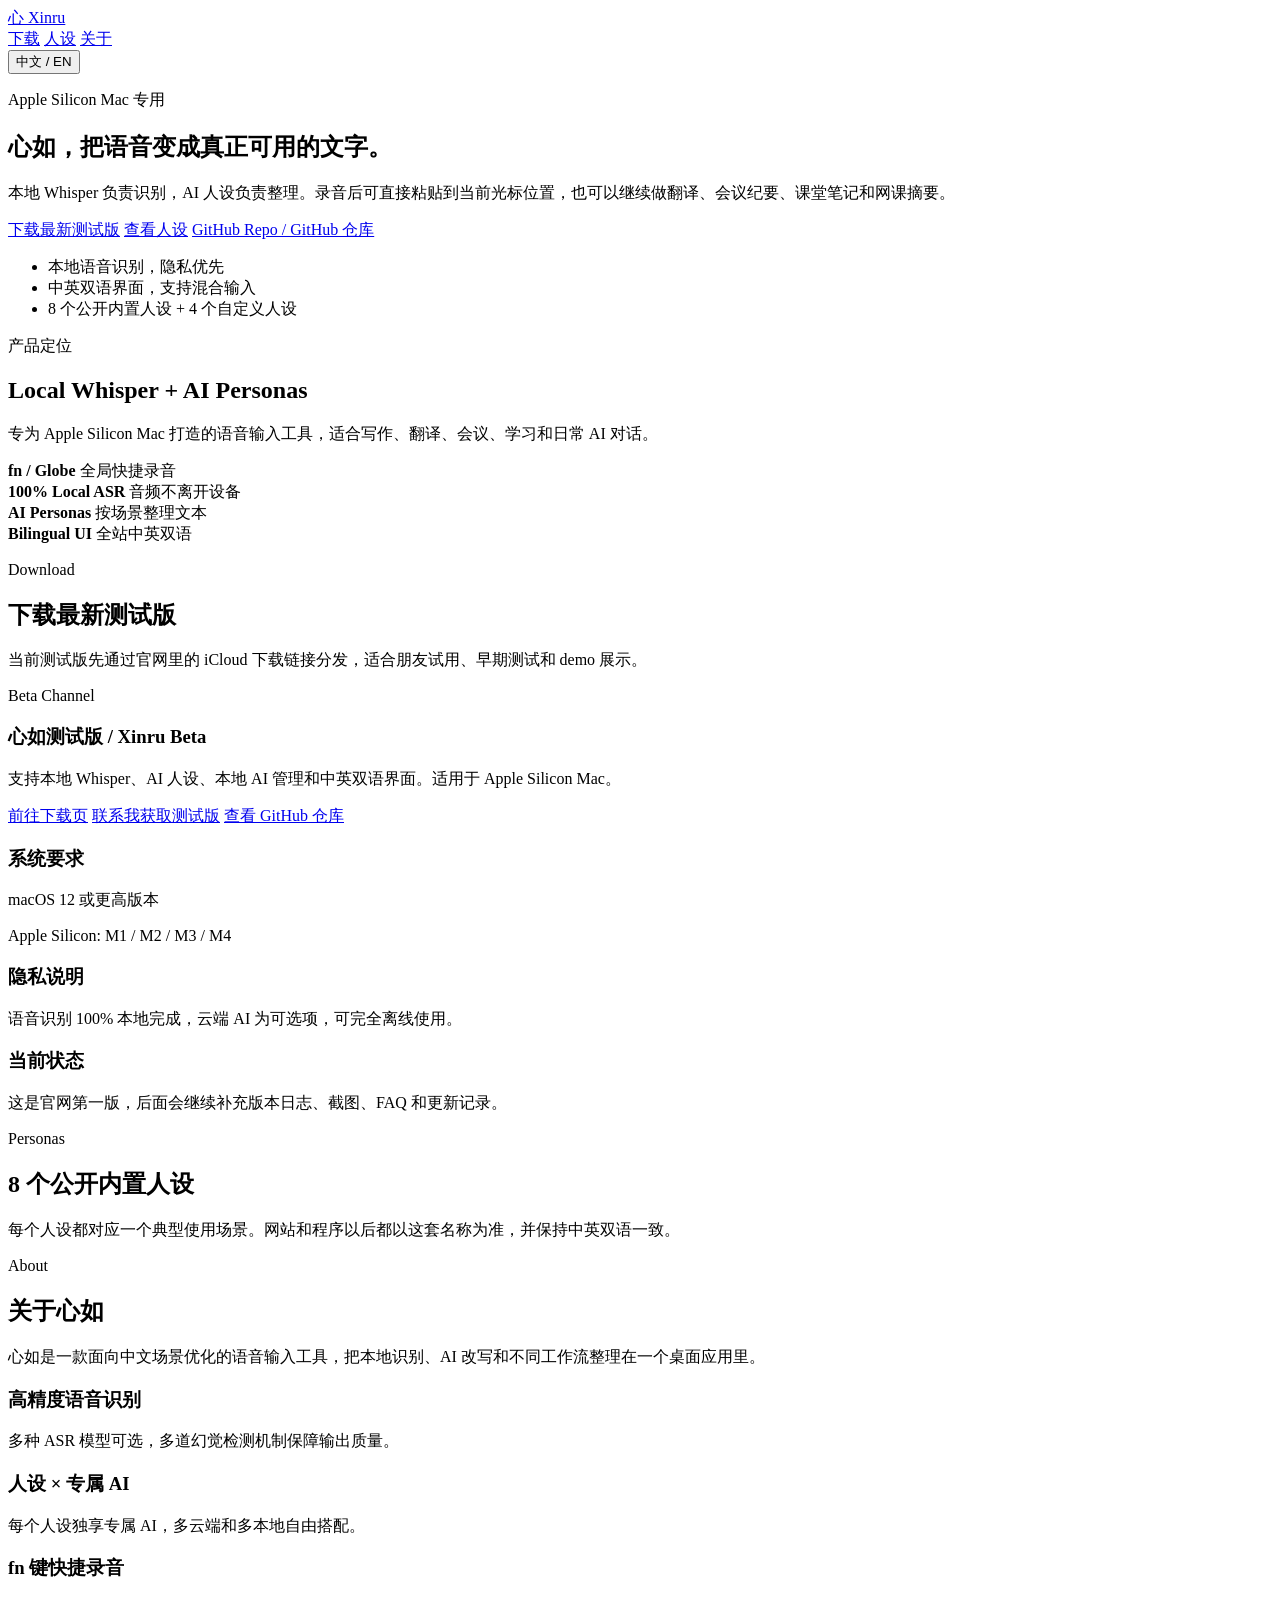
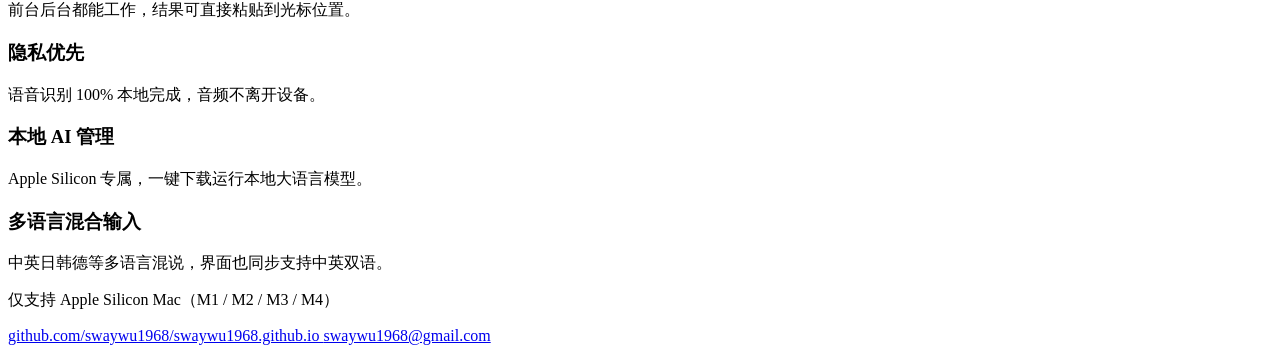
==== index.html @ d72fca45 "Add bilingual Xinru website entry points" ====
<!doctype html>
<html lang="zh-CN">
  <head>
    <meta charset="UTF-8" />
    <meta name="viewport" content="width=device-width, initial-scale=1.0" />
    <title>心如 Xinru</title>
    <meta
      name="description"
      content="心如 Xinru - Local Whisper + AI personas voice input tool for Apple Silicon Mac."
    />
    <link rel="preconnect" href="https://fonts.googleapis.com" />
    <link rel="preconnect" href="https://fonts.gstatic.com" crossorigin />
    <link
      href="https://fonts.googleapis.com/css2?family=Manrope:wght@400;500;700;800&family=Noto+Sans+SC:wght@400;500;700;800&display=swap"
      rel="stylesheet"
    />
    <link rel="stylesheet" href="./styles.css" />
  </head>
  <body>
    <div class="site-shell">
      <header class="topbar">
        <a class="brand" href="#top" aria-label="Xinru home">
          <span class="brand-mark">心</span>
          <span class="brand-text">Xinru</span>
        </a>
        <nav class="topnav">
          <a href="#download" data-i18n="nav.download">下载</a>
          <a href="#personas" data-i18n="nav.personas">人设</a>
          <a href="#about" data-i18n="nav.about">关于</a>
        </nav>
        <button class="lang-toggle" id="langToggle" type="button" aria-label="Switch language">
          中文 / EN
        </button>
      </header>

      <main id="top">
        <section class="hero">
          <div class="hero-copy">
            <p class="eyebrow" data-i18n="hero.eyebrow">Apple Silicon Mac 专用</p>
            <h1 data-i18n="hero.title">心如，把语音变成真正可用的文字。</h1>
            <p class="hero-desc" data-i18n="hero.desc">
              本地 Whisper 负责识别，AI 人设负责整理。录音后可直接粘贴到当前光标位置，也可以继续做翻译、会议纪要、课堂笔记和网课摘要。
            </p>
            <div class="hero-actions">
              <a class="button primary" href="#download" data-i18n="hero.primaryCta">下载最新测试版</a>
              <a class="button ghost" href="#personas" data-i18n="hero.secondaryCta">查看人设</a>
              <a
                class="button ghost"
                href="https://github.com/swaywu1968/swaywu1968.github.io"
                target="_blank"
                rel="noreferrer"
              >GitHub Repo / GitHub 仓库</a>
            </div>
            <ul class="hero-points">
              <li data-i18n="hero.point1">本地语音识别，隐私优先</li>
              <li data-i18n="hero.point2">中英双语界面，支持混合输入</li>
              <li data-i18n="hero.point3">8 个公开内置人设 + 4 个自定义人设</li>
            </ul>
          </div>
          <div class="hero-panel">
            <div class="hero-card">
              <p class="card-label" data-i18n="hero.cardLabel">产品定位</p>
              <h2 data-i18n="hero.cardTitle">Local Whisper + AI Personas</h2>
              <p data-i18n="hero.cardDesc">
                专为 Apple Silicon Mac 打造的语音输入工具，适合写作、翻译、会议、学习和日常 AI 对话。
              </p>
            </div>
            <div class="mini-grid">
              <div class="mini-card">
                <strong data-i18n="hero.mini1Title">fn / Globe</strong>
                <span data-i18n="hero.mini1Desc">全局快捷录音</span>
              </div>
              <div class="mini-card">
                <strong data-i18n="hero.mini2Title">100% Local ASR</strong>
                <span data-i18n="hero.mini2Desc">音频不离开设备</span>
              </div>
              <div class="mini-card">
                <strong data-i18n="hero.mini3Title">AI Personas</strong>
                <span data-i18n="hero.mini3Desc">按场景整理文本</span>
              </div>
              <div class="mini-card">
                <strong data-i18n="hero.mini4Title">Bilingual UI</strong>
                <span data-i18n="hero.mini4Desc">全站中英双语</span>
              </div>
            </div>
          </div>
        </section>

        <section class="section" id="download">
          <div class="section-heading">
            <p class="eyebrow" data-i18n="download.eyebrow">Download</p>
            <h2 data-i18n="download.title">下载最新测试版</h2>
            <p data-i18n="download.desc">
              当前测试版先通过官网里的 iCloud 下载链接分发，适合朋友试用、早期测试和 demo 展示。
            </p>
          </div>
          <div class="download-card">
            <div>
              <p class="download-badge" data-i18n="download.badge">Beta Channel</p>
              <h3 data-i18n="download.cardTitle">心如测试版 / Xinru Beta</h3>
              <p data-i18n="download.cardDesc">
                支持本地 Whisper、AI 人设、本地 AI 管理和中英双语界面。适用于 Apple Silicon Mac。
              </p>
            </div>
            <div class="download-actions">
              <a
                class="button primary"
                href="https://www.icloud.com/attachment/?u=https%3A%2F%2Fcvws.icloud-content.com%2FB%2FAXvsEh6dtm0IhLCoiT1HYT6oUJyVAcf5tKOpsFSCjTE1KwVX6V8w70W2%2F%24%7Bf%7D%3Fo%3DArW_xe9w2Gn6Viv1G6l-f1fGdK6CBfV_uhqsQC7CNRO5%26v%3D1%26x%3D3%26a%[base64]%26e%3D1783867180%26fl%3D%26r%3DDD5318F3-4BFA-4574-AAB7-F84411B7B0A6-1%26k%3D%24%7Buk%7D%26ckc%3Dcom.apple.largeattachment%26ckz%3D5A5206F4-62FD-4130-A81B-FABB97B504D9%26p%3D185%26s%3D-WfpsywwHQxAYb-l3xqiYDC9L3w&uk=wGgkpusFyphpV9UcCvqpkQ&f=%E5%BF%83%E5%A6%82-%E6%B5%8B%E8%AF%95%E7%89%88-5.1.0-arm64.dmg&sz=259512809"
                target="_blank"
                rel="noreferrer"
                data-i18n="download.primaryCta"
              >前往下载页</a>
              <a
                class="button ghost"
                href="mailto:swaywu1968@gmail.com"
                data-i18n="download.secondaryCta"
              >联系我获取测试版</a>
              <a
                class="button ghost"
                href="https://github.com/swaywu1968/swaywu1968.github.io"
                target="_blank"
                rel="noreferrer"
              >查看 GitHub 仓库</a>
            </div>
          </div>
          <div class="system-grid">
            <div class="info-card">
              <h3 data-i18n="download.reqTitle">系统要求</h3>
              <p data-i18n="download.req1">macOS 12 或更高版本</p>
              <p data-i18n="download.req2">Apple Silicon: M1 / M2 / M3 / M4</p>
            </div>
            <div class="info-card">
              <h3 data-i18n="download.privacyTitle">隐私说明</h3>
              <p data-i18n="download.privacyDesc">语音识别 100% 本地完成，云端 AI 为可选项，可完全离线使用。</p>
            </div>
            <div class="info-card">
              <h3 data-i18n="download.noteTitle">当前状态</h3>
              <p data-i18n="download.noteDesc">这是官网第一版，后面会继续补充版本日志、截图、FAQ 和更新记录。</p>
            </div>
          </div>
        </section>

        <section class="section" id="personas">
          <div class="section-heading">
            <p class="eyebrow" data-i18n="personas.eyebrow">Personas</p>
            <h2 data-i18n="personas.title">8 个公开内置人设</h2>
            <p data-i18n="personas.desc">
              每个人设都对应一个典型使用场景。网站和程序以后都以这套名称为准，并保持中英双语一致。
            </p>
          </div>
          <div class="persona-grid" id="personaGrid"></div>
        </section>

        <section class="section" id="about">
          <div class="section-heading">
            <p class="eyebrow" data-i18n="about.eyebrow">About</p>
            <h2 data-i18n="about.title">关于心如</h2>
            <p data-i18n="about.desc">
              心如是一款面向中文场景优化的语音输入工具，把本地识别、AI 改写和不同工作流整理在一个桌面应用里。
            </p>
          </div>
          <div class="about-grid">
            <article class="feature-card">
              <h3 data-i18n="about.card1Title">高精度语音识别</h3>
              <p data-i18n="about.card1Desc">多种 ASR 模型可选，多道幻觉检测机制保障输出质量。</p>
            </article>
            <article class="feature-card">
              <h3 data-i18n="about.card2Title">人设 × 专属 AI</h3>
              <p data-i18n="about.card2Desc">每个人设独享专属 AI，多云端和多本地自由搭配。</p>
            </article>
            <article class="feature-card">
              <h3 data-i18n="about.card3Title">fn 键快捷录音</h3>
              <p data-i18n="about.card3Desc">前台后台都能工作，结果可直接粘贴到光标位置。</p>
            </article>
            <article class="feature-card">
              <h3 data-i18n="about.card4Title">隐私优先</h3>
              <p data-i18n="about.card4Desc">语音识别 100% 本地完成，音频不离开设备。</p>
            </article>
            <article class="feature-card">
              <h3 data-i18n="about.card5Title">本地 AI 管理</h3>
              <p data-i18n="about.card5Desc">Apple Silicon 专属，一键下载运行本地大语言模型。</p>
            </article>
            <article class="feature-card">
              <h3 data-i18n="about.card6Title">多语言混合输入</h3>
              <p data-i18n="about.card6Desc">中英日韩德等多语言混说，界面也同步支持中英双语。</p>
            </article>
          </div>
          <div class="footer-card">
            <p data-i18n="about.platform">仅支持 Apple Silicon Mac（M1 / M2 / M3 / M4）</p>
            <a href="https://github.com/swaywu1968/swaywu1968.github.io" target="_blank" rel="noreferrer">
              github.com/swaywu1968/swaywu1968.github.io
            </a>
            <a href="mailto:swaywu1968@gmail.com">swaywu1968@gmail.com</a>
          </div>
        </section>
      </main>
    </div>

    <script src="./script.js"></script>
  </body>
</html>
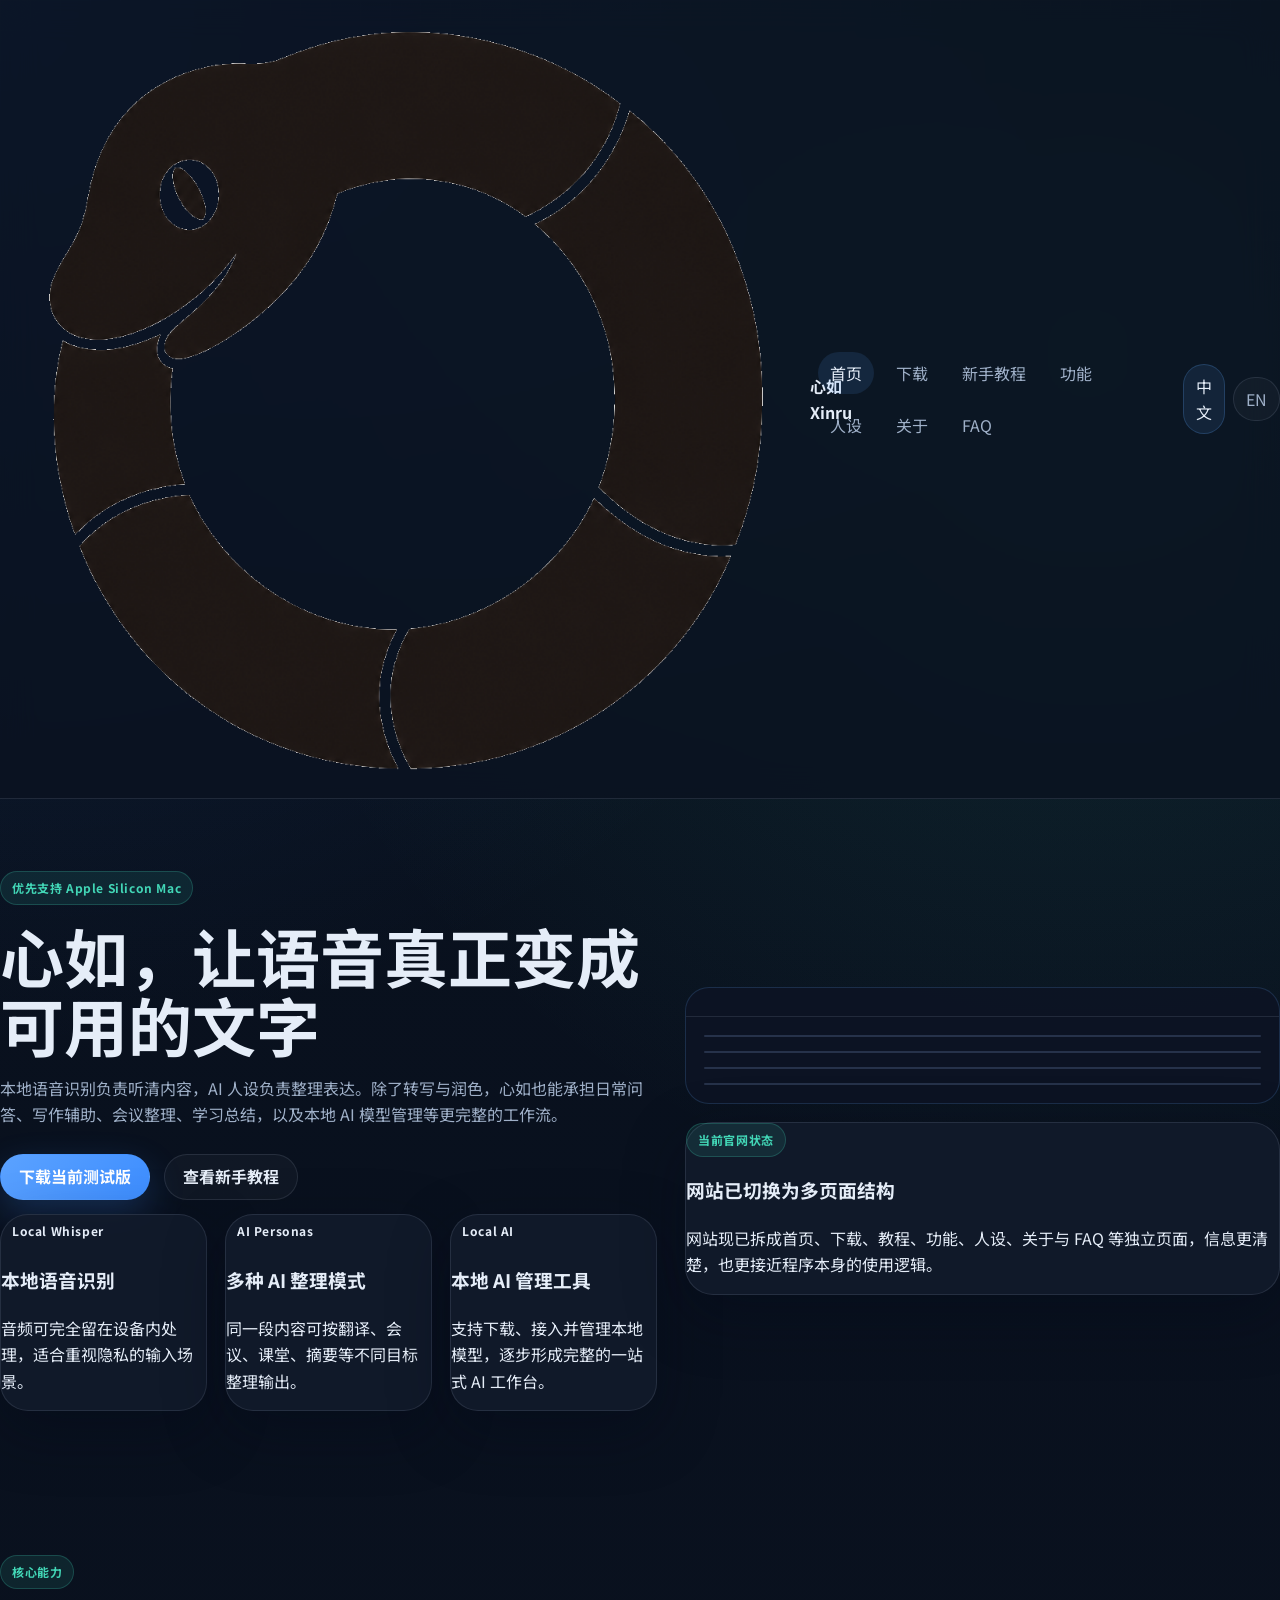
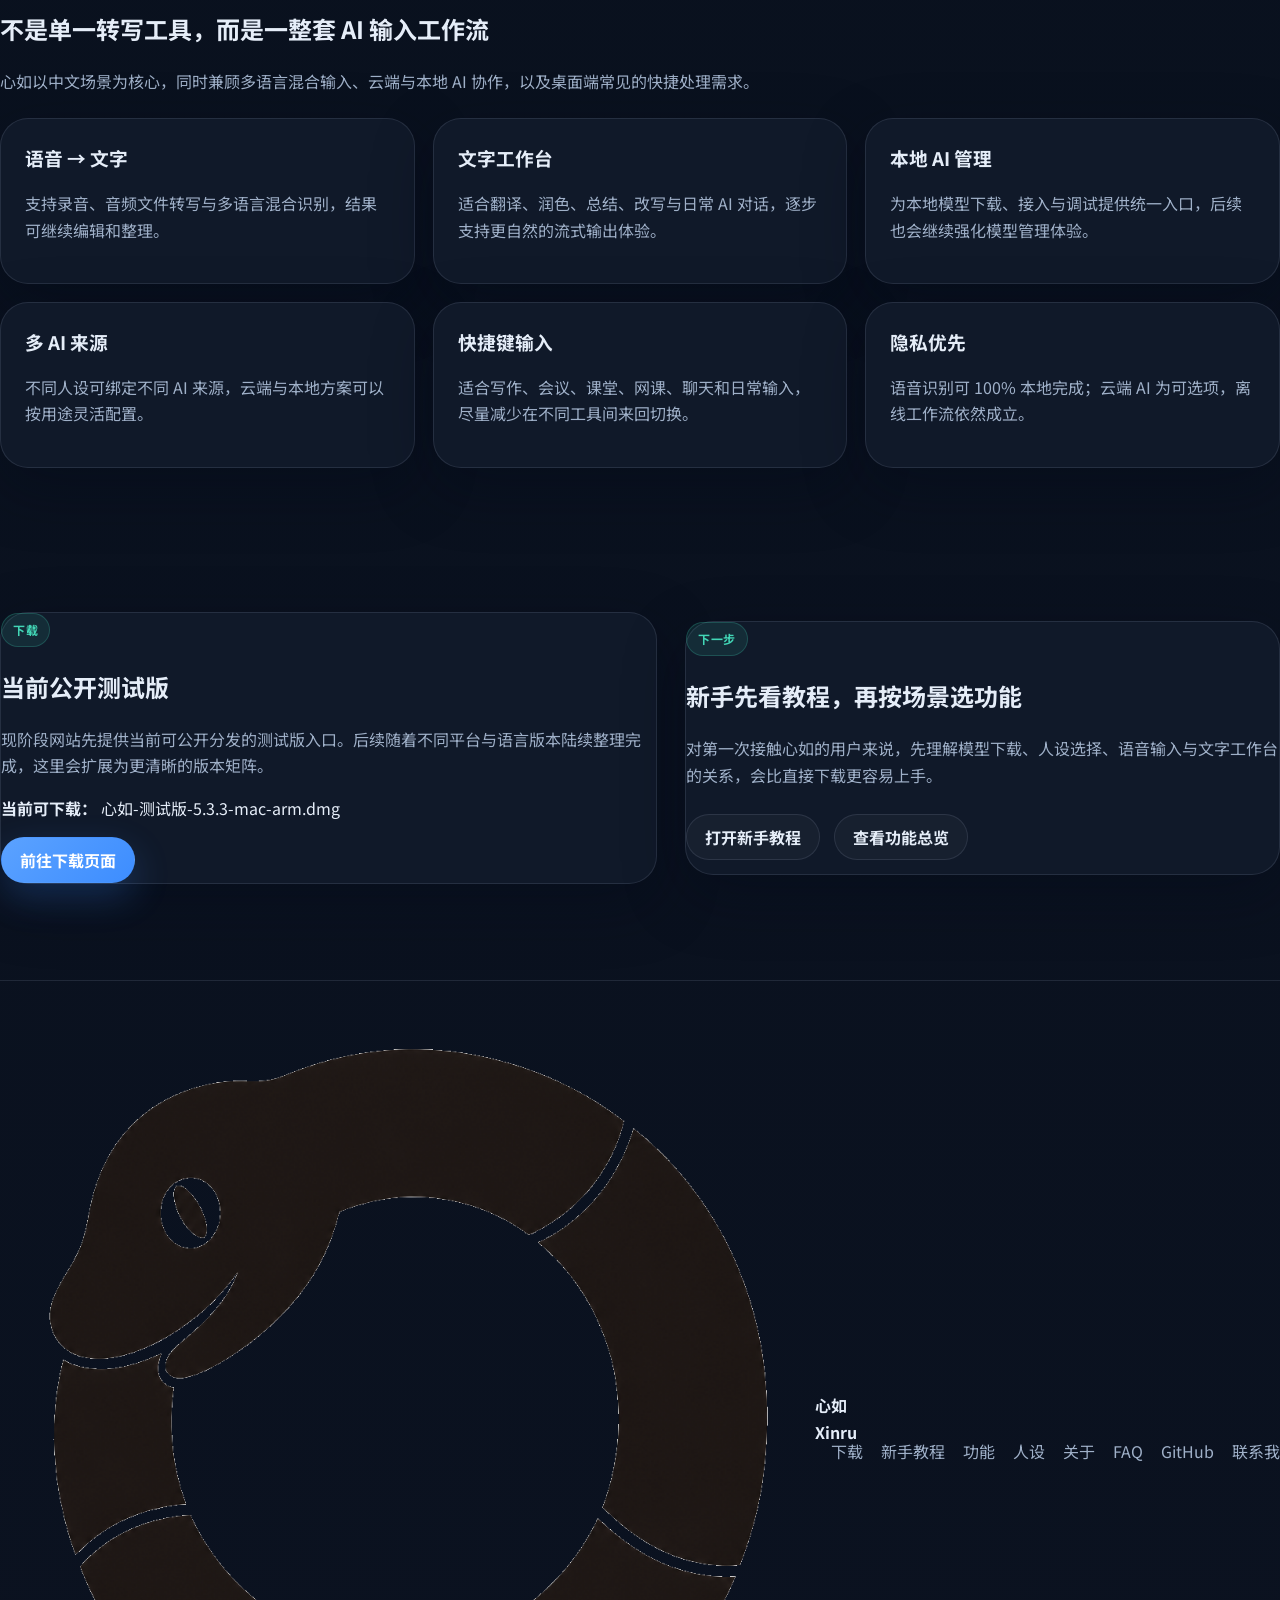
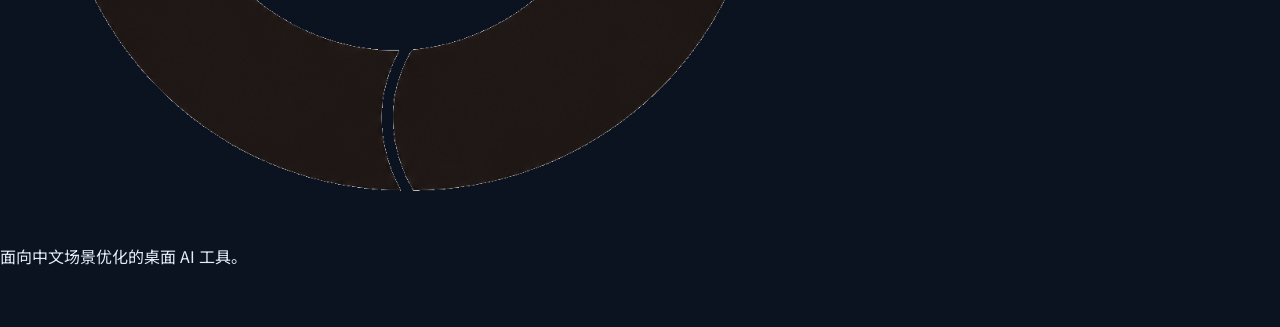
==== commit fc55b5a4: "feat: 重写官网结构与视觉" ====
--- a/index.html
+++ b/index.html
@@ -1,4 +1,4 @@
-<!doctype html>
+<!DOCTYPE html>
 <html lang="zh-CN">
   <head>
     <meta charset="UTF-8" />
@@ -6,7 +6,7 @@
     <title>心如 Xinru</title>
     <meta
       name="description"
-      content="心如 Xinru - Local Whisper + AI personas voice input tool for Apple Silicon Mac."
+      content="心如是一款面向中文场景优化的桌面 AI 工具，集本地语音识别、AI 人设整理、文字工作台与本地 AI 管理于一体。"
     />
     <link rel="preconnect" href="https://fonts.googleapis.com" />
     <link rel="preconnect" href="https://fonts.gstatic.com" crossorigin />
@@ -17,184 +17,162 @@
     <link rel="stylesheet" href="./styles.css" />
   </head>
   <body>
-    <div class="site-shell">
-      <header class="topbar">
-        <a class="brand" href="#top" aria-label="Xinru home">
-          <span class="brand-mark">心</span>
-          <span class="brand-text">Xinru</span>
+    <header class="site-header">
+      <div class="nav">
+        <a class="brand" href="./index.html" aria-label="Xinru home">
+          <img src="./assets/logo/xinru-logo.png" alt="心如 Logo" />
+          <span>心如 Xinru</span>
         </a>
-        <nav class="topnav">
-          <a href="#download" data-i18n="nav.download">下载</a>
-          <a href="#personas" data-i18n="nav.personas">人设</a>
-          <a href="#about" data-i18n="nav.about">关于</a>
+        <nav class="nav-links">
+          <a class="nav-link is-active" href="./index.html">首页</a>
+          <a class="nav-link" href="./download.html">下载</a>
+          <a class="nav-link" href="./guide.html">新手教程</a>
+          <a class="nav-link" href="./features.html">功能</a>
+          <a class="nav-link" href="./personas.html">人设</a>
+          <a class="nav-link" href="./about.html">关于</a>
+          <a class="nav-link" href="./faq.html">FAQ</a>
         </nav>
-        <button class="lang-toggle" id="langToggle" type="button" aria-label="Switch language">
-          中文 / EN
-        </button>
-      </header>
+        <div class="lang-switch">
+          <button class="lang-button is-active" type="button">中文</button>
+          <button class="lang-button" type="button">EN</button>
+        </div>
+      </div>
+    </header>
 
-      <main id="top">
-        <section class="hero">
-          <div class="hero-copy">
-            <p class="eyebrow" data-i18n="hero.eyebrow">Apple Silicon Mac 专用</p>
-            <h1 data-i18n="hero.title">心如，把语音变成真正可用的文字。</h1>
-            <p class="hero-desc" data-i18n="hero.desc">
-              本地 Whisper 负责识别，AI 人设负责整理。录音后可直接粘贴到当前光标位置，也可以继续做翻译、会议纪要、课堂笔记和网课摘要。
+    <main>
+      <section class="section">
+        <div class="hero-layout">
+          <div>
+            <span class="badge">优先支持 Apple Silicon Mac</span>
+            <h1 class="section-title">心如，让语音真正变成可用的文字</h1>
+            <p class="section-desc">
+              本地语音识别负责听清内容，AI 人设负责整理表达。除了转写与润色，心如也能承担日常问答、写作辅助、会议整理、学习总结，以及本地 AI 模型管理等更完整的工作流。
             </p>
             <div class="hero-actions">
-              <a class="button primary" href="#download" data-i18n="hero.primaryCta">下载最新测试版</a>
-              <a class="button ghost" href="#personas" data-i18n="hero.secondaryCta">查看人设</a>
-              <a
-                class="button ghost"
-                href="https://github.com/swaywu1968/swaywu1968.github.io"
-                target="_blank"
-                rel="noreferrer"
-              >GitHub Repo / GitHub 仓库</a>
+              <a class="button button-primary" href="./download.html">下载当前测试版</a>
+              <a class="button button-secondary" href="./guide.html">查看新手教程</a>
             </div>
-            <ul class="hero-points">
-              <li data-i18n="hero.point1">本地语音识别，隐私优先</li>
-              <li data-i18n="hero.point2">中英双语界面，支持混合输入</li>
-              <li data-i18n="hero.point3">8 个公开内置人设 + 4 个自定义人设</li>
-            </ul>
+            <div class="card-grid three-cols">
+              <article class="stat-card">
+                <span class="status-tag">Local Whisper</span>
+                <h3>本地语音识别</h3>
+                <p>音频可完全留在设备内处理，适合重视隐私的输入场景。</p>
+              </article>
+              <article class="stat-card">
+                <span class="status-tag">AI Personas</span>
+                <h3>多种 AI 整理模式</h3>
+                <p>同一段内容可按翻译、会议、课堂、摘要等不同目标整理输出。</p>
+              </article>
+              <article class="stat-card">
+                <span class="status-tag">Local AI</span>
+                <h3>本地 AI 管理工具</h3>
+                <p>支持下载、接入并管理本地模型，逐步形成完整的一站式 AI 工作台。</p>
+              </article>
+            </div>
           </div>
-          <div class="hero-panel">
-            <div class="hero-card">
-              <p class="card-label" data-i18n="hero.cardLabel">产品定位</p>
-              <h2 data-i18n="hero.cardTitle">Local Whisper + AI Personas</h2>
-              <p data-i18n="hero.cardDesc">
-                专为 Apple Silicon Mac 打造的语音输入工具，适合写作、翻译、会议、学习和日常 AI 对话。
+
+          <aside class="hero-panel">
+            <div class="preview-window">
+              <div class="preview-bar"></div>
+              <div class="preview-body">
+                <div class="preview-block preview-block-lg"></div>
+                <div class="preview-block preview-block-sm"></div>
+                <div class="preview-block"></div>
+                <div class="preview-block"></div>
+              </div>
+            </div>
+            <div class="panel">
+              <span class="badge">当前官网状态</span>
+              <h3>网站已切换为多页面结构</h3>
+              <p>
+                网站现已拆成首页、下载、教程、功能、人设、关于与 FAQ 等独立页面，信息更清楚，也更接近程序本身的使用逻辑。
               </p>
             </div>
-            <div class="mini-grid">
-              <div class="mini-card">
-                <strong data-i18n="hero.mini1Title">fn / Globe</strong>
-                <span data-i18n="hero.mini1Desc">全局快捷录音</span>
-              </div>
-              <div class="mini-card">
-                <strong data-i18n="hero.mini2Title">100% Local ASR</strong>
-                <span data-i18n="hero.mini2Desc">音频不离开设备</span>
-              </div>
-              <div class="mini-card">
-                <strong data-i18n="hero.mini3Title">AI Personas</strong>
-                <span data-i18n="hero.mini3Desc">按场景整理文本</span>
-              </div>
-              <div class="mini-card">
-                <strong data-i18n="hero.mini4Title">Bilingual UI</strong>
-                <span data-i18n="hero.mini4Desc">全站中英双语</span>
-              </div>
-            </div>
+          </aside>
+        </div>
+      </section>
+
+      <section class="section">
+        <div class="section-heading">
+          <span class="badge">核心能力</span>
+          <h2>不是单一转写工具，而是一整套 AI 输入工作流</h2>
+          <p class="section-desc">
+            心如以中文场景为核心，同时兼顾多语言混合输入、云端与本地 AI 协作，以及桌面端常见的快捷处理需求。
+          </p>
+        </div>
+        <div class="card-grid three-cols">
+          <article class="card">
+            <h3>语音 → 文字</h3>
+            <p>支持录音、音频文件转写与多语言混合识别，结果可继续编辑和整理。</p>
+          </article>
+          <article class="card">
+            <h3>文字工作台</h3>
+            <p>适合翻译、润色、总结、改写与日常 AI 对话，逐步支持更自然的流式输出体验。</p>
+          </article>
+          <article class="card">
+            <h3>本地 AI 管理</h3>
+            <p>为本地模型下载、接入与调试提供统一入口，后续也会继续强化模型管理体验。</p>
+          </article>
+          <article class="card">
+            <h3>多 AI 来源</h3>
+            <p>不同人设可绑定不同 AI 来源，云端与本地方案可以按用途灵活配置。</p>
+          </article>
+          <article class="card">
+            <h3>快捷键输入</h3>
+            <p>适合写作、会议、课堂、网课、聊天和日常输入，尽量减少在不同工具间来回切换。</p>
+          </article>
+          <article class="card">
+            <h3>隐私优先</h3>
+            <p>语音识别可 100% 本地完成；云端 AI 为可选项，离线工作流依然成立。</p>
+          </article>
+        </div>
+      </section>
+
+      <section class="section two-column">
+        <div class="panel">
+          <span class="badge">下载</span>
+          <h2>当前公开测试版</h2>
+          <p class="section-desc">
+            现阶段网站先提供当前可公开分发的测试版入口。后续随着不同平台与语言版本陆续整理完成，这里会扩展为更清晰的版本矩阵。
+          </p>
+          <p><strong>当前可下载：</strong> 心如-测试版-5.3.3-mac-arm.dmg</p>
+          <a class="button button-primary" href="./download.html">前往下载页面</a>
+        </div>
+        <div class="panel">
+          <span class="badge">下一步</span>
+          <h2>新手先看教程，再按场景选功能</h2>
+          <p class="section-desc">
+            对第一次接触心如的用户来说，先理解模型下载、人设选择、语音输入与文字工作台的关系，会比直接下载更容易上手。
+          </p>
+          <div class="hero-actions">
+            <a class="button button-secondary" href="./guide.html">打开新手教程</a>
+            <a class="button button-secondary" href="./features.html">查看功能总览</a>
           </div>
-        </section>
+        </div>
+      </section>
+    </main>
 
-        <section class="section" id="download">
-          <div class="section-heading">
-            <p class="eyebrow" data-i18n="download.eyebrow">Download</p>
-            <h2 data-i18n="download.title">下载最新测试版</h2>
-            <p data-i18n="download.desc">
-              当前测试版先通过官网里的 iCloud 下载链接分发，适合朋友试用、早期测试和 demo 展示。
-            </p>
-          </div>
-          <div class="download-card">
-            <div>
-              <p class="download-badge" data-i18n="download.badge">Beta Channel</p>
-              <h3 data-i18n="download.cardTitle">心如测试版 / Xinru Beta</h3>
-              <p data-i18n="download.cardDesc">
-                支持本地 Whisper、AI 人设、本地 AI 管理和中英双语界面。适用于 Apple Silicon Mac。
-              </p>
-            </div>
-            <div class="download-actions">
-              <a
-                class="button primary"
-                href="https://www.icloud.com/attachment/?u=https%3A%2F%2Fcvws.icloud-content.com%2FB%2FAXvsEh6dtm0IhLCoiT1HYT6oUJyVAcf5tKOpsFSCjTE1KwVX6V8w70W2%2F%24%7Bf%7D%3Fo%3DArW_xe9w2Gn6Viv1G6l-f1fGdK6CBfV_uhqsQC7CNRO5%26v%3D1%26x%3D3%26a%[base64]%26e%3D1783867180%26fl%3D%26r%3DDD5318F3-4BFA-4574-AAB7-F84411B7B0A6-1%26k%3D%24%7Buk%7D%26ckc%3Dcom.apple.largeattachment%26ckz%3D5A5206F4-62FD-4130-A81B-FABB97B504D9%26p%3D185%26s%3D-WfpsywwHQxAYb-l3xqiYDC9L3w&uk=wGgkpusFyphpV9UcCvqpkQ&f=%E5%BF%83%E5%A6%82-%E6%B5%8B%E8%AF%95%E7%89%88-5.1.0-arm64.dmg&sz=259512809"
-                target="_blank"
-                rel="noreferrer"
-                data-i18n="download.primaryCta"
-              >前往下载页</a>
-              <a
-                class="button ghost"
-                href="mailto:swaywu1968@gmail.com"
-                data-i18n="download.secondaryCta"
-              >联系我获取测试版</a>
-              <a
-                class="button ghost"
-                href="https://github.com/swaywu1968/swaywu1968.github.io"
-                target="_blank"
-                rel="noreferrer"
-              >查看 GitHub 仓库</a>
-            </div>
-          </div>
-          <div class="system-grid">
-            <div class="info-card">
-              <h3 data-i18n="download.reqTitle">系统要求</h3>
-              <p data-i18n="download.req1">macOS 12 或更高版本</p>
-              <p data-i18n="download.req2">Apple Silicon: M1 / M2 / M3 / M4</p>
-            </div>
-            <div class="info-card">
-              <h3 data-i18n="download.privacyTitle">隐私说明</h3>
-              <p data-i18n="download.privacyDesc">语音识别 100% 本地完成，云端 AI 为可选项，可完全离线使用。</p>
-            </div>
-            <div class="info-card">
-              <h3 data-i18n="download.noteTitle">当前状态</h3>
-              <p data-i18n="download.noteDesc">这是官网第一版，后面会继续补充版本日志、截图、FAQ 和更新记录。</p>
-            </div>
-          </div>
-        </section>
-
-        <section class="section" id="personas">
-          <div class="section-heading">
-            <p class="eyebrow" data-i18n="personas.eyebrow">Personas</p>
-            <h2 data-i18n="personas.title">8 个公开内置人设</h2>
-            <p data-i18n="personas.desc">
-              每个人设都对应一个典型使用场景。网站和程序以后都以这套名称为准，并保持中英双语一致。
-            </p>
-          </div>
-          <div class="persona-grid" id="personaGrid"></div>
-        </section>
-
-        <section class="section" id="about">
-          <div class="section-heading">
-            <p class="eyebrow" data-i18n="about.eyebrow">About</p>
-            <h2 data-i18n="about.title">关于心如</h2>
-            <p data-i18n="about.desc">
-              心如是一款面向中文场景优化的语音输入工具，把本地识别、AI 改写和不同工作流整理在一个桌面应用里。
-            </p>
-          </div>
-          <div class="about-grid">
-            <article class="feature-card">
-              <h3 data-i18n="about.card1Title">高精度语音识别</h3>
-              <p data-i18n="about.card1Desc">多种 ASR 模型可选，多道幻觉检测机制保障输出质量。</p>
-            </article>
-            <article class="feature-card">
-              <h3 data-i18n="about.card2Title">人设 × 专属 AI</h3>
-              <p data-i18n="about.card2Desc">每个人设独享专属 AI，多云端和多本地自由搭配。</p>
-            </article>
-            <article class="feature-card">
-              <h3 data-i18n="about.card3Title">fn 键快捷录音</h3>
-              <p data-i18n="about.card3Desc">前台后台都能工作，结果可直接粘贴到光标位置。</p>
-            </article>
-            <article class="feature-card">
-              <h3 data-i18n="about.card4Title">隐私优先</h3>
-              <p data-i18n="about.card4Desc">语音识别 100% 本地完成，音频不离开设备。</p>
-            </article>
-            <article class="feature-card">
-              <h3 data-i18n="about.card5Title">本地 AI 管理</h3>
-              <p data-i18n="about.card5Desc">Apple Silicon 专属，一键下载运行本地大语言模型。</p>
-            </article>
-            <article class="feature-card">
-              <h3 data-i18n="about.card6Title">多语言混合输入</h3>
-              <p data-i18n="about.card6Desc">中英日韩德等多语言混说，界面也同步支持中英双语。</p>
-            </article>
-          </div>
-          <div class="footer-card">
-            <p data-i18n="about.platform">仅支持 Apple Silicon Mac（M1 / M2 / M3 / M4）</p>
-            <a href="https://github.com/swaywu1968/swaywu1968.github.io" target="_blank" rel="noreferrer">
-              github.com/swaywu1968/swaywu1968.github.io
-            </a>
-            <a href="mailto:swaywu1968@gmail.com">swaywu1968@gmail.com</a>
-          </div>
-        </section>
-      </main>
-    </div>
+    <footer class="site-footer">
+      <div class="footer-layout">
+        <div>
+          <a class="brand" href="./index.html">
+            <img src="./assets/logo/xinru-logo.png" alt="心如 Logo" />
+            <span>心如 Xinru</span>
+          </a>
+          <p>面向中文场景优化的桌面 AI 工具。</p>
+        </div>
+        <div class="footer-links">
+          <a href="./download.html">下载</a>
+          <a href="./guide.html">新手教程</a>
+          <a href="./features.html">功能</a>
+          <a href="./personas.html">人设</a>
+          <a href="./about.html">关于</a>
+          <a href="./faq.html">FAQ</a>
+          <a href="https://github.com/swaywu1968/swaywu1968.github.io">GitHub</a>
+          <a href="mailto:swaywu1968@gmail.com">联系我</a>
+        </div>
+      </div>
+    </footer>
 
     <script src="./script.js"></script>
   </body>
--- a/styles.css
+++ b/styles.css
@@ -0,0 +1,610 @@
+:root {
+  --bg: #0b1220;
+  --bg-soft: #101827;
+  --panel: rgba(18, 27, 43, 0.92);
+  --panel-strong: rgba(26, 37, 58, 0.96);
+  --panel-muted: rgba(34, 48, 74, 0.74);
+  --border: rgba(148, 163, 184, 0.16);
+  --border-strong: rgba(96, 165, 250, 0.22);
+  --text: #e5edf8;
+  --text-soft: #9fb0c8;
+  --text-faint: #6f819e;
+  --primary: #5ba2ff;
+  --primary-strong: #3d8dff;
+  --accent: #42d6b6;
+  --warning: #fbbf24;
+  --danger: #f87171;
+  --radius-xl: 28px;
+  --radius-lg: 20px;
+  --radius-md: 14px;
+  --radius-sm: 10px;
+  --shadow: 0 20px 60px rgba(2, 8, 23, 0.34);
+  --container: 1180px;
+}
+
+* {
+  box-sizing: border-box;
+}
+
+html {
+  scroll-behavior: smooth;
+}
+
+body {
+  margin: 0;
+  min-height: 100vh;
+  color: var(--text);
+  font-family: -apple-system, BlinkMacSystemFont, "Segoe UI", "PingFang SC", "Noto Sans SC", sans-serif;
+  line-height: 1.65;
+  background:
+    radial-gradient(circle at top left, rgba(61, 141, 255, 0.16), transparent 28%),
+    radial-gradient(circle at 85% 10%, rgba(66, 214, 182, 0.13), transparent 26%),
+    linear-gradient(180deg, #08101d 0%, var(--bg) 100%);
+}
+
+body::before {
+  content: "";
+  position: fixed;
+  inset: 0;
+  pointer-events: none;
+  background-image:
+    linear-gradient(rgba(255, 255, 255, 0.03) 1px, transparent 1px),
+    linear-gradient(90deg, rgba(255, 255, 255, 0.03) 1px, transparent 1px);
+  background-size: 30px 30px;
+  mask-image: linear-gradient(180deg, rgba(0, 0, 0, 0.45), transparent 90%);
+}
+
+a {
+  color: inherit;
+  text-decoration: none;
+}
+
+img {
+  max-width: 100%;
+  display: block;
+}
+
+code {
+  padding: 2px 8px;
+  border-radius: 999px;
+  background: rgba(91, 162, 255, 0.1);
+  border: 1px solid rgba(91, 162, 255, 0.18);
+  color: #cfe4ff;
+  font-size: 0.92em;
+}
+
+.container {
+  width: min(100% - 32px, var(--container));
+  margin: 0 auto;
+}
+
+.site-header {
+  position: sticky;
+  top: 0;
+  z-index: 50;
+  background: rgba(11, 18, 32, 0.78);
+  backdrop-filter: blur(18px);
+  border-bottom: 1px solid var(--border);
+}
+
+.nav {
+  min-height: 76px;
+  display: flex;
+  align-items: center;
+  justify-content: space-between;
+  gap: 20px;
+}
+
+.brand {
+  display: inline-flex;
+  align-items: center;
+  gap: 12px;
+  font-weight: 700;
+}
+
+.brand-logo {
+  width: 38px;
+  height: 38px;
+  object-fit: contain;
+  filter: drop-shadow(0 0 16px rgba(66, 214, 182, 0.16));
+}
+
+.brand-name {
+  font-size: 1.02rem;
+  letter-spacing: 0.03em;
+}
+
+.nav-links {
+  display: inline-flex;
+  align-items: center;
+  flex-wrap: wrap;
+  gap: 10px;
+}
+
+.nav-link,
+.lang-button,
+.button,
+.faq-question {
+  transition: transform 160ms ease, background 160ms ease, border-color 160ms ease, color 160ms ease;
+}
+
+.nav-link {
+  padding: 8px 12px;
+  border-radius: 999px;
+  color: var(--text-soft);
+}
+
+.nav-link:hover,
+.nav-link.is-active {
+  background: rgba(91, 162, 255, 0.12);
+  color: var(--text);
+}
+
+.lang-switch {
+  display: inline-flex;
+  align-items: center;
+  gap: 8px;
+}
+
+.lang-button {
+  border: 1px solid var(--border);
+  background: rgba(255, 255, 255, 0.03);
+  color: var(--text-soft);
+  padding: 8px 12px;
+  border-radius: 999px;
+  font: inherit;
+  cursor: pointer;
+}
+
+.lang-button.is-active,
+.lang-button:hover {
+  color: var(--text);
+  border-color: var(--border-strong);
+  background: rgba(91, 162, 255, 0.1);
+}
+
+.section {
+  padding: 72px 0;
+}
+
+.hero-layout,
+.two-column,
+.footer-layout {
+  display: grid;
+  grid-template-columns: 1.05fr 0.95fr;
+  gap: 28px;
+  align-items: center;
+}
+
+.page-hero {
+  padding-top: 56px;
+  padding-bottom: 20px;
+}
+
+.section-heading {
+  margin-bottom: 24px;
+}
+
+.badge,
+.status-tag {
+  display: inline-flex;
+  align-items: center;
+  gap: 6px;
+  border-radius: 999px;
+  padding: 6px 11px;
+  font-size: 12px;
+  font-weight: 700;
+  letter-spacing: 0.05em;
+}
+
+.badge {
+  color: var(--accent);
+  border: 1px solid rgba(66, 214, 182, 0.22);
+  background: rgba(66, 214, 182, 0.1);
+}
+
+.hero-copy h1,
+.section-title {
+  margin: 16px 0;
+  font-size: clamp(2.5rem, 5vw, 4.5rem);
+  line-height: 1.08;
+}
+
+.page-hero .section-title,
+.section-heading .section-title {
+  font-size: clamp(2rem, 4vw, 3rem);
+}
+
+.hero-copy p,
+.section-desc,
+.card p,
+.download-card p,
+.step-card p,
+.feature-detail,
+.support-note,
+.faq-answer,
+.footer-meta,
+.preview-note,
+.persona-desc,
+.about-copy p {
+  color: var(--text-soft);
+}
+
+.hero-actions {
+  display: flex;
+  flex-wrap: wrap;
+  gap: 14px;
+  margin: 26px 0 14px;
+}
+
+.hero-note {
+  color: var(--text-faint);
+  font-size: 0.95rem;
+}
+
+.button {
+  display: inline-flex;
+  align-items: center;
+  justify-content: center;
+  min-height: 46px;
+  padding: 0 18px;
+  border-radius: 999px;
+  border: 1px solid transparent;
+  font-weight: 700;
+  cursor: pointer;
+}
+
+.button:hover,
+.lang-button:hover,
+.faq-question:hover {
+  transform: translateY(-1px);
+}
+
+.button-primary {
+  background: linear-gradient(135deg, var(--primary) 0%, var(--primary-strong) 100%);
+  color: #fff;
+  box-shadow: 0 14px 36px rgba(61, 141, 255, 0.24);
+}
+
+.button-secondary {
+  border-color: var(--border);
+  background: rgba(255, 255, 255, 0.03);
+  color: var(--text);
+}
+
+.panel,
+.card,
+.download-card,
+.step-card,
+.faq-item,
+.stat-card,
+.preview-card,
+.page-card,
+.persona-card,
+.about-panel,
+.support-panel {
+  border: 1px solid var(--border);
+  border-radius: var(--radius-xl);
+  background: var(--panel);
+  box-shadow: var(--shadow);
+}
+
+.hero-panel {
+  display: grid;
+  gap: 18px;
+}
+
+.preview-card,
+.page-card,
+.about-panel,
+.support-panel,
+.download-card,
+.step-card,
+.persona-card,
+.faq-item,
+.card {
+  padding: 24px;
+}
+
+.preview-card {
+  min-height: 360px;
+  display: grid;
+  place-items: center;
+  background: linear-gradient(180deg, rgba(26, 37, 58, 0.98), rgba(17, 24, 39, 0.98));
+}
+
+.preview-window {
+  width: 100%;
+  border: 1px solid rgba(96, 165, 250, 0.18);
+  border-radius: 24px;
+  background: rgba(13, 20, 36, 0.96);
+  overflow: hidden;
+}
+
+.preview-bar {
+  display: flex;
+  align-items: center;
+  gap: 8px;
+  padding: 14px 16px;
+  border-bottom: 1px solid var(--border);
+}
+
+.preview-bar span {
+  width: 10px;
+  height: 10px;
+  border-radius: 50%;
+  background: rgba(159, 176, 200, 0.4);
+}
+
+.preview-body {
+  display: grid;
+  gap: 14px;
+  padding: 18px;
+}
+
+.preview-block {
+  border-radius: 18px;
+  background: var(--panel-muted);
+  border: 1px solid rgba(159, 176, 200, 0.08);
+}
+
+.preview-block.large { height: 126px; }
+.preview-block.medium { height: 82px; }
+.preview-block.small { height: 54px; }
+
+.preview-note {
+  margin-top: 16px;
+  font-size: 0.95rem;
+}
+
+.card-grid {
+  display: grid;
+  gap: 18px;
+}
+
+.card-grid.four-cols {
+  grid-template-columns: repeat(4, minmax(0, 1fr));
+}
+
+.card-grid.three-cols {
+  grid-template-columns: repeat(3, minmax(0, 1fr));
+}
+
+.card-grid.two-cols {
+  grid-template-columns: repeat(2, minmax(0, 1fr));
+}
+
+.card h3,
+.download-card h3,
+.download-card h2,
+.step-card h2,
+.persona-name,
+.about-panel h3,
+.support-panel h3,
+.faq-question span {
+  margin: 0 0 10px;
+}
+
+.card-link:hover,
+.persona-card:hover,
+.download-card:hover,
+.step-card:hover {
+  border-color: var(--border-strong);
+  background: var(--panel-strong);
+}
+
+.download-card.featured {
+  display: flex;
+  align-items: center;
+  justify-content: space-between;
+  gap: 24px;
+}
+
+.download-meta {
+  display: grid;
+  gap: 14px;
+  justify-items: start;
+}
+
+.status-tag.available {
+  color: var(--accent);
+  background: rgba(66, 214, 182, 0.1);
+  border: 1px solid rgba(66, 214, 182, 0.2);
+}
+
+.status-tag.upcoming {
+  color: var(--warning);
+  background: rgba(251, 191, 36, 0.1);
+  border: 1px solid rgba(251, 191, 36, 0.18);
+}
+
+.status-tag.partial {
+  color: #c7d2fe;
+  background: rgba(96, 165, 250, 0.12);
+  border: 1px solid rgba(96, 165, 250, 0.18);
+}
+
+.steps-list {
+  display: grid;
+  gap: 18px;
+}
+
+.step-card {
+  display: grid;
+  grid-template-columns: 84px 1fr;
+  gap: 20px;
+}
+
+.step-index {
+  font-size: 30px;
+  font-weight: 800;
+  color: var(--primary);
+}
+
+.step-note {
+  margin-top: 10px;
+  color: var(--text-faint);
+  font-size: 0.92rem;
+}
+
+.persona-head {
+  display: flex;
+  align-items: flex-start;
+  justify-content: space-between;
+  gap: 16px;
+  margin-bottom: 12px;
+}
+
+.persona-name {
+  font-size: 1.1rem;
+  font-weight: 700;
+}
+
+.persona-en,
+.persona-mode,
+.kicker {
+  color: var(--text-faint);
+  font-size: 0.9rem;
+}
+
+.persona-mode {
+  padding: 6px 10px;
+  border-radius: 999px;
+  background: rgba(91, 162, 255, 0.1);
+  border: 1px solid rgba(91, 162, 255, 0.16);
+}
+
+.about-copy,
+.support-copy {
+  display: grid;
+  gap: 16px;
+}
+
+.mini-list {
+  display: grid;
+  gap: 12px;
+  padding-left: 18px;
+  color: var(--text-soft);
+}
+
+.faq-list {
+  display: grid;
+  gap: 16px;
+}
+
+.faq-item {
+  padding: 0;
+  overflow: hidden;
+}
+
+.faq-question {
+  width: 100%;
+  display: flex;
+  align-items: center;
+  justify-content: space-between;
+  gap: 18px;
+  padding: 20px 24px;
+  border: 0;
+  background: transparent;
+  color: var(--text);
+  text-align: left;
+  font: inherit;
+  cursor: pointer;
+}
+
+.faq-question::after {
+  content: "+";
+  color: var(--primary);
+  font-size: 22px;
+  line-height: 1;
+}
+
+.faq-item.is-open .faq-question::after {
+  content: "−";
+}
+
+.faq-answer {
+  display: none;
+  padding: 0 24px 22px;
+}
+
+.faq-item.is-open .faq-answer {
+  display: block;
+}
+
+.site-footer {
+  padding: 36px 0 42px;
+  border-top: 1px solid var(--border);
+  margin-top: 24px;
+}
+
+.footer-layout {
+  grid-template-columns: 1fr auto;
+}
+
+.footer-links {
+  display: flex;
+  flex-wrap: wrap;
+  gap: 18px;
+  color: var(--text-soft);
+}
+
+.footer-links a:hover {
+  color: var(--text);
+}
+
+.support-note {
+  margin-top: 14px;
+  font-size: 0.95rem;
+}
+
+@media (max-width: 1080px) {
+  .hero-layout,
+  .two-column,
+  .footer-layout,
+  .download-card.featured,
+  .card-grid.four-cols,
+  .card-grid.three-cols,
+  .card-grid.two-cols {
+    grid-template-columns: 1fr;
+  }
+}
+
+@media (max-width: 780px) {
+  .nav {
+    padding: 14px 0;
+    align-items: flex-start;
+    flex-direction: column;
+  }
+
+  .hero-copy h1,
+  .section-title {
+    font-size: clamp(2rem, 9vw, 3rem);
+  }
+
+  .section {
+    padding: 56px 0;
+  }
+
+  .preview-card,
+  .page-card,
+  .about-panel,
+  .support-panel,
+  .download-card,
+  .step-card,
+  .persona-card,
+  .faq-item,
+  .card {
+    padding: 20px;
+  }
+
+  .step-card {
+    grid-template-columns: 1fr;
+  }
+
+  .hero-actions,
+  .footer-links {
+    flex-direction: column;
+    align-items: flex-start;
+  }
+}
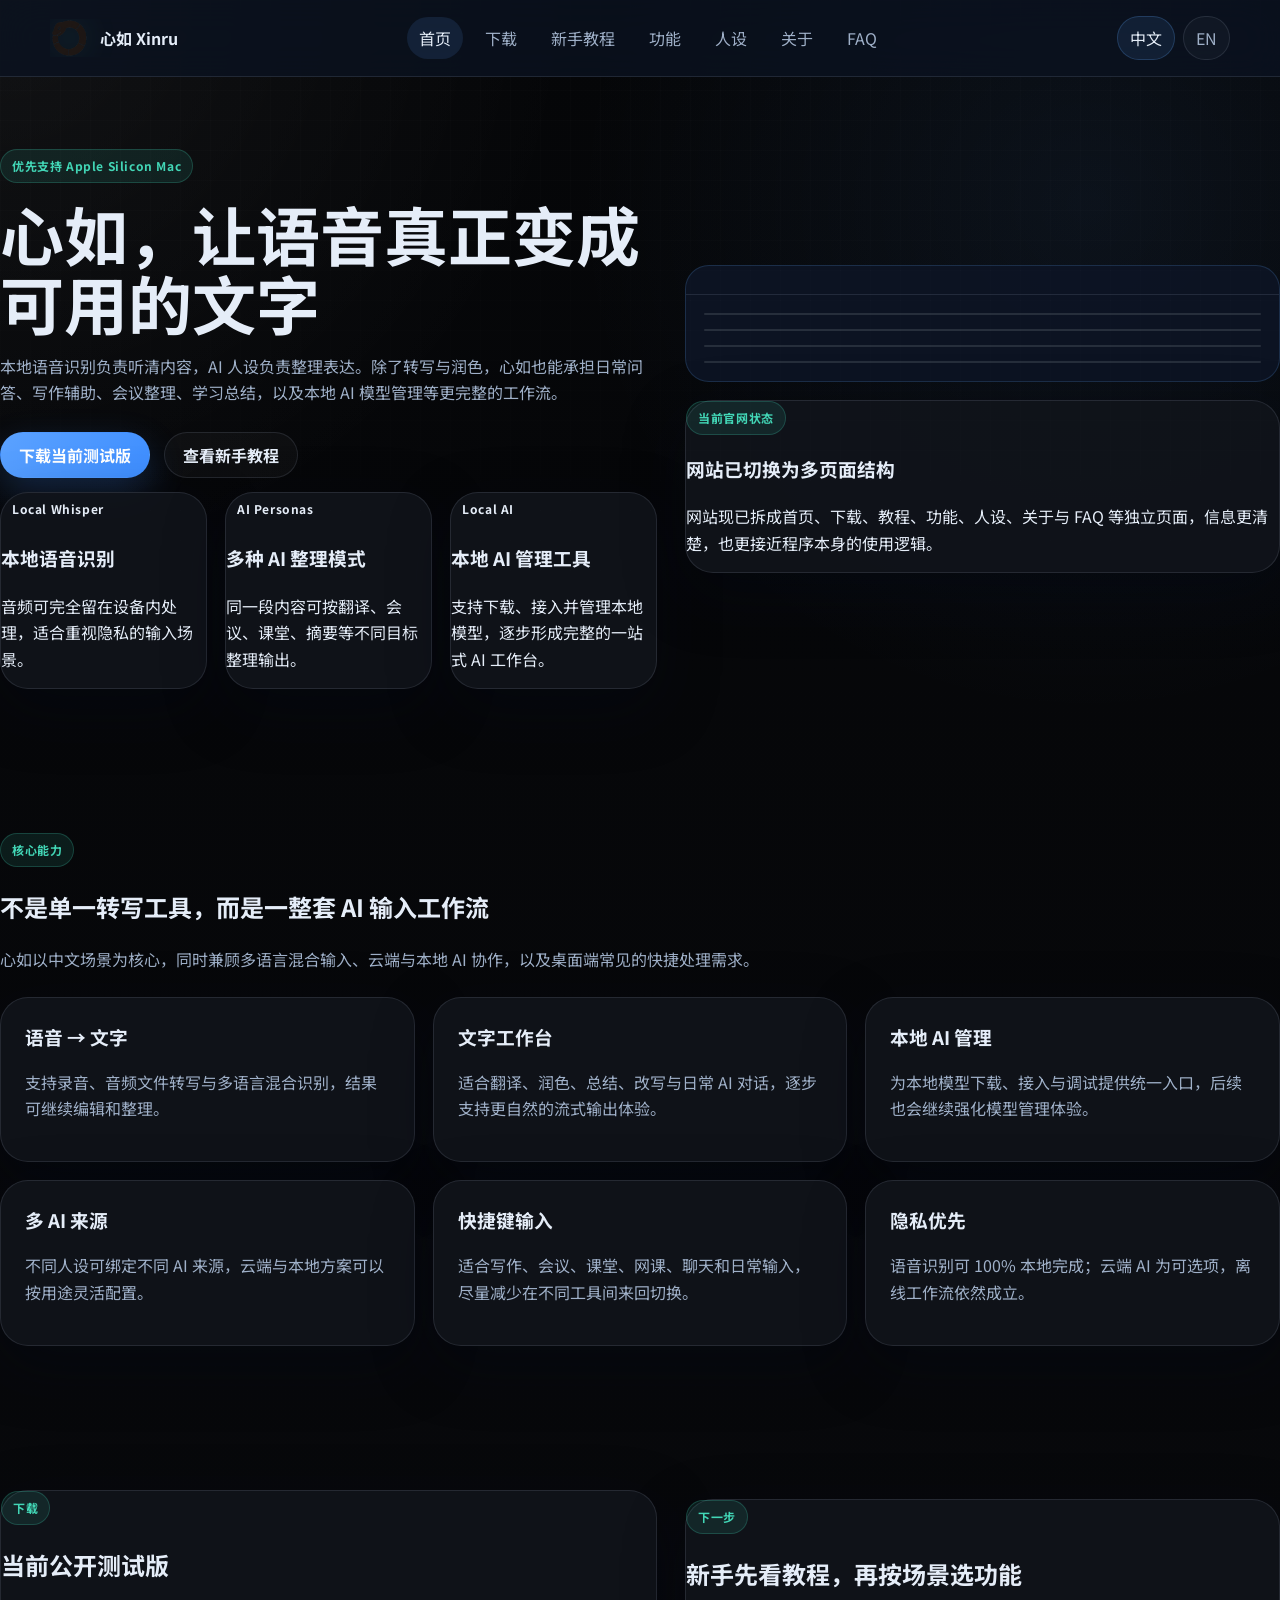
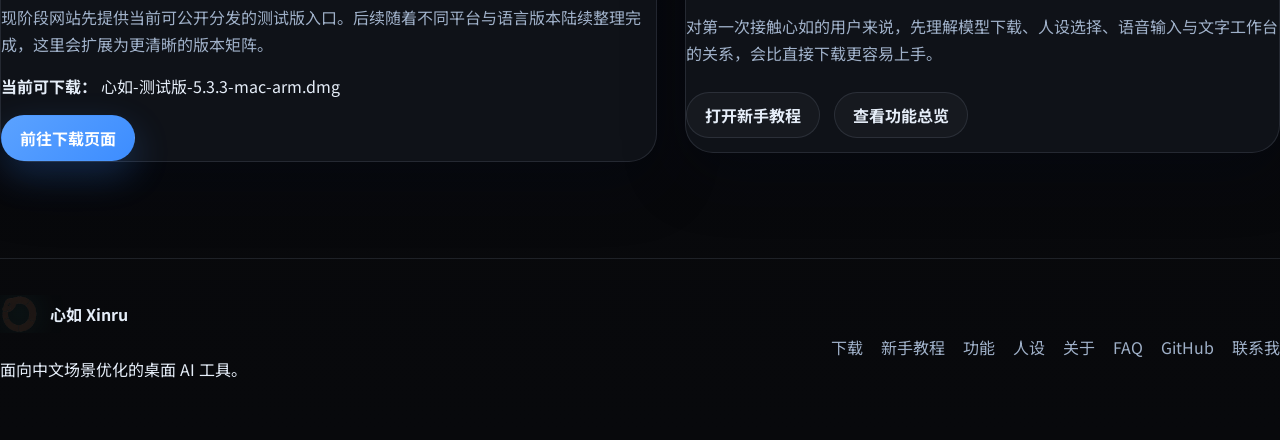
==== commit f1e2c790: "fix: 强化网站 logo 尺寸与夜间底色" ====
--- a/index.html
+++ b/index.html
@@ -20,7 +20,7 @@
     <header class="site-header">
       <div class="nav">
         <a class="brand" href="./index.html" aria-label="Xinru home">
-          <img src="./assets/logo/xinru-logo.png" alt="心如 Logo" />
+          <img class="brand-logo" src="./assets/logo/xinru-logo.png" alt="心如 Logo" width="38" height="38" />
           <span>心如 Xinru</span>
         </a>
         <nav class="nav-links">
@@ -156,7 +156,7 @@
       <div class="footer-layout">
         <div>
           <a class="brand" href="./index.html">
-            <img src="./assets/logo/xinru-logo.png" alt="心如 Logo" />
+            <img class="brand-logo" src="./assets/logo/xinru-logo.png" alt="心如 Logo" width="38" height="38" />
             <span>心如 Xinru</span>
           </a>
           <p>面向中文场景优化的桌面 AI 工具。</p>
--- a/styles.css
+++ b/styles.css
@@ -1,9 +1,9 @@
 :root {
-  --bg: #0b1220;
-  --bg-soft: #101827;
-  --panel: rgba(18, 27, 43, 0.92);
-  --panel-strong: rgba(26, 37, 58, 0.96);
-  --panel-muted: rgba(34, 48, 74, 0.74);
+  --bg: #08090c;
+  --bg-soft: #101216;
+  --panel: rgba(17, 20, 27, 0.92);
+  --panel-strong: rgba(24, 28, 36, 0.96);
+  --panel-muted: rgba(35, 41, 52, 0.74);
   --border: rgba(148, 163, 184, 0.16);
   --border-strong: rgba(96, 165, 250, 0.22);
   --text: #e5edf8;
@@ -37,9 +37,9 @@
   font-family: -apple-system, BlinkMacSystemFont, "Segoe UI", "PingFang SC", "Noto Sans SC", sans-serif;
   line-height: 1.65;
   background:
-    radial-gradient(circle at top left, rgba(61, 141, 255, 0.16), transparent 28%),
-    radial-gradient(circle at 85% 10%, rgba(66, 214, 182, 0.13), transparent 26%),
-    linear-gradient(180deg, #08101d 0%, var(--bg) 100%);
+    radial-gradient(circle at top left, rgba(255, 255, 255, 0.05), transparent 24%),
+    radial-gradient(circle at 85% 10%, rgba(91, 162, 255, 0.08), transparent 24%),
+    linear-gradient(180deg, #050608 0%, var(--bg) 100%);
 }
 
 body::before {
@@ -88,6 +88,8 @@
 }
 
 .nav {
+  width: min(100% - 32px, var(--container));
+  margin: 0 auto;
   min-height: 76px;
   display: flex;
   align-items: center;
@@ -100,11 +102,15 @@
   align-items: center;
   gap: 12px;
   font-weight: 700;
-}
-
+  flex: 0 0 auto;
+  overflow: hidden;
+}
+
+.brand img,
 .brand-logo {
   width: 38px;
   height: 38px;
+  flex: 0 0 38px;
   object-fit: contain;
   filter: drop-shadow(0 0 16px rgba(66, 214, 182, 0.16));
 }
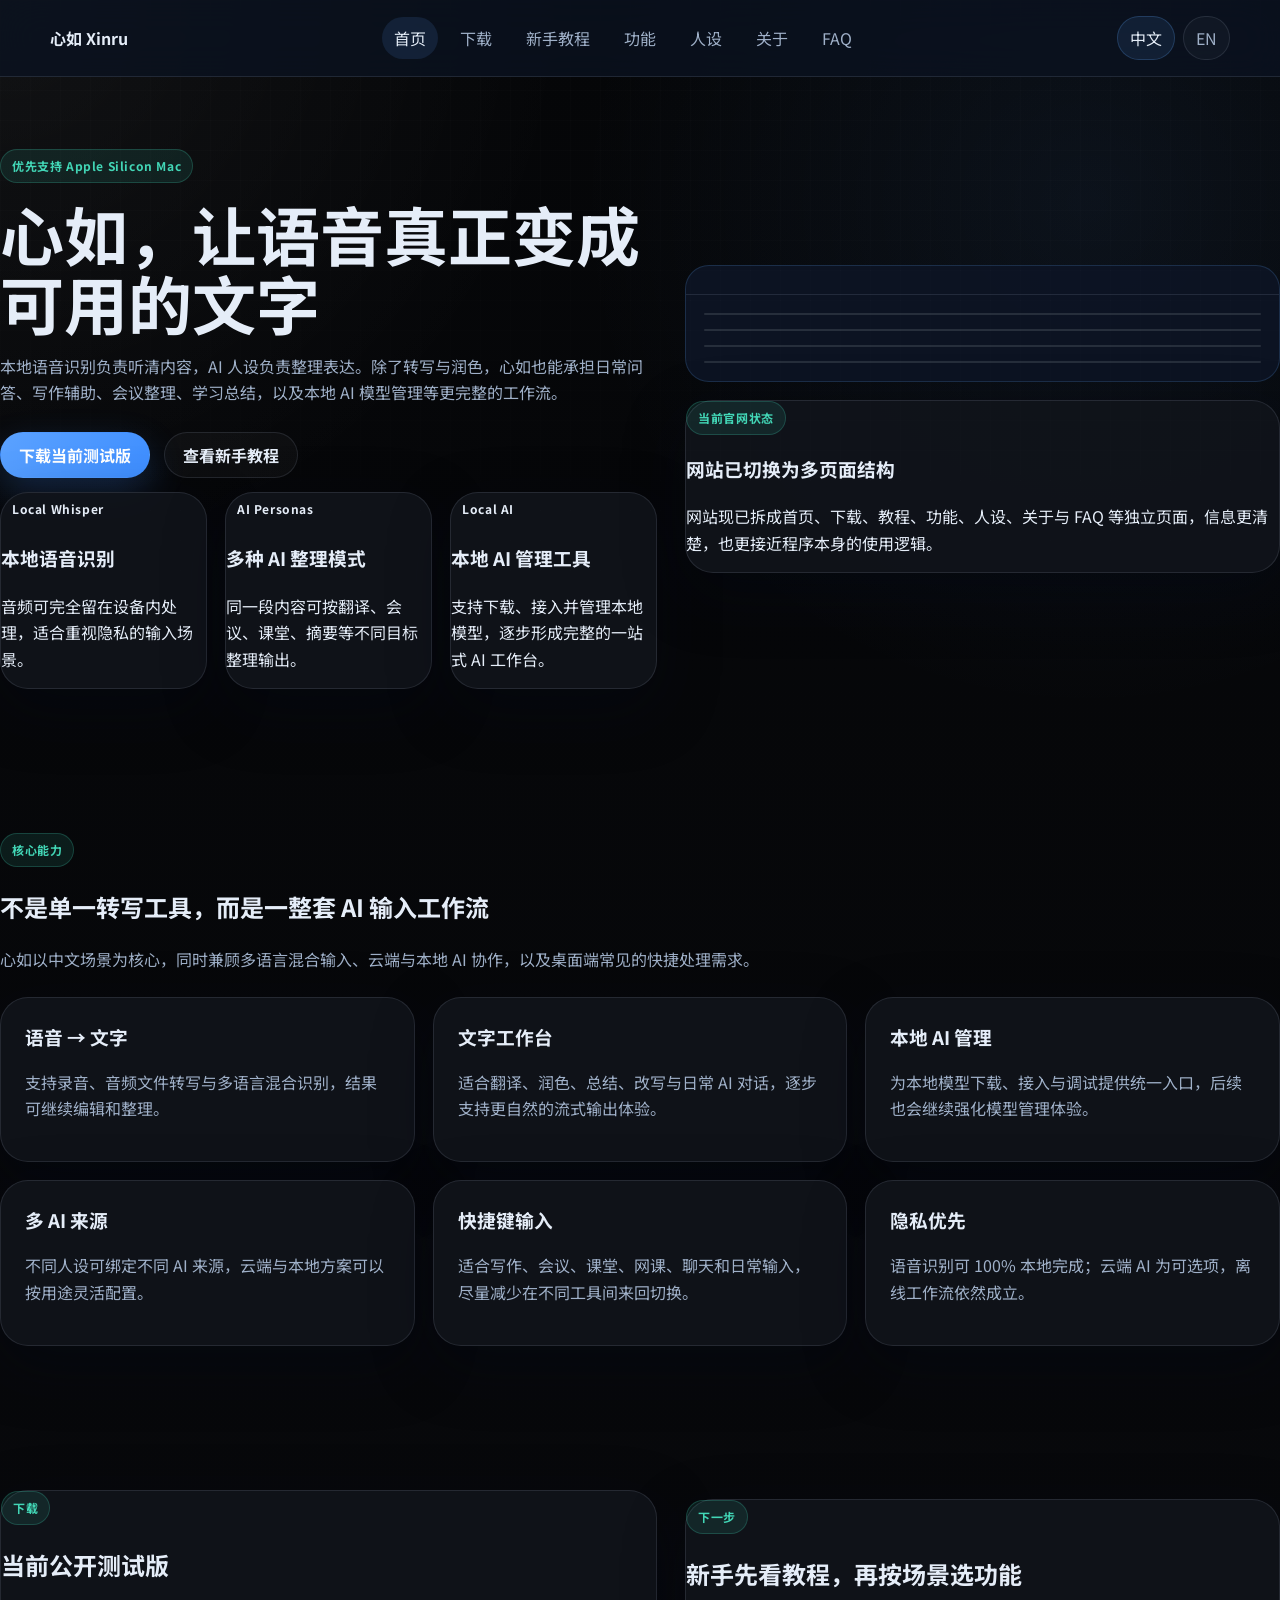
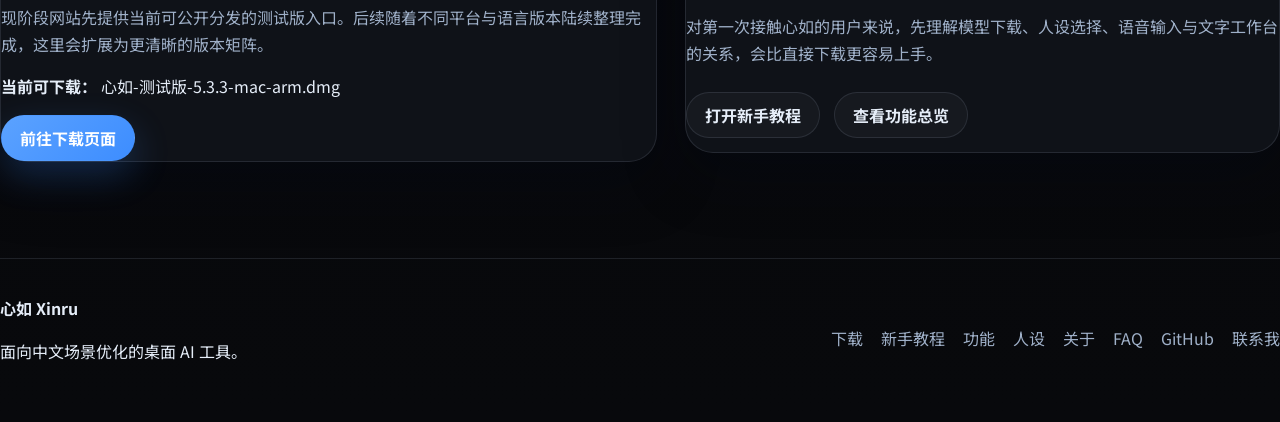
==== commit 475aaa52: "fix: 移除首页 logo" ====
--- a/index.html
+++ b/index.html
@@ -20,7 +20,6 @@
     <header class="site-header">
       <div class="nav">
         <a class="brand" href="./index.html" aria-label="Xinru home">
-          <img class="brand-logo" src="./assets/logo/xinru-logo.png" alt="心如 Logo" width="38" height="38" />
           <span>心如 Xinru</span>
         </a>
         <nav class="nav-links">
@@ -156,7 +155,6 @@
       <div class="footer-layout">
         <div>
           <a class="brand" href="./index.html">
-            <img class="brand-logo" src="./assets/logo/xinru-logo.png" alt="心如 Logo" width="38" height="38" />
             <span>心如 Xinru</span>
           </a>
           <p>面向中文场景优化的桌面 AI 工具。</p>
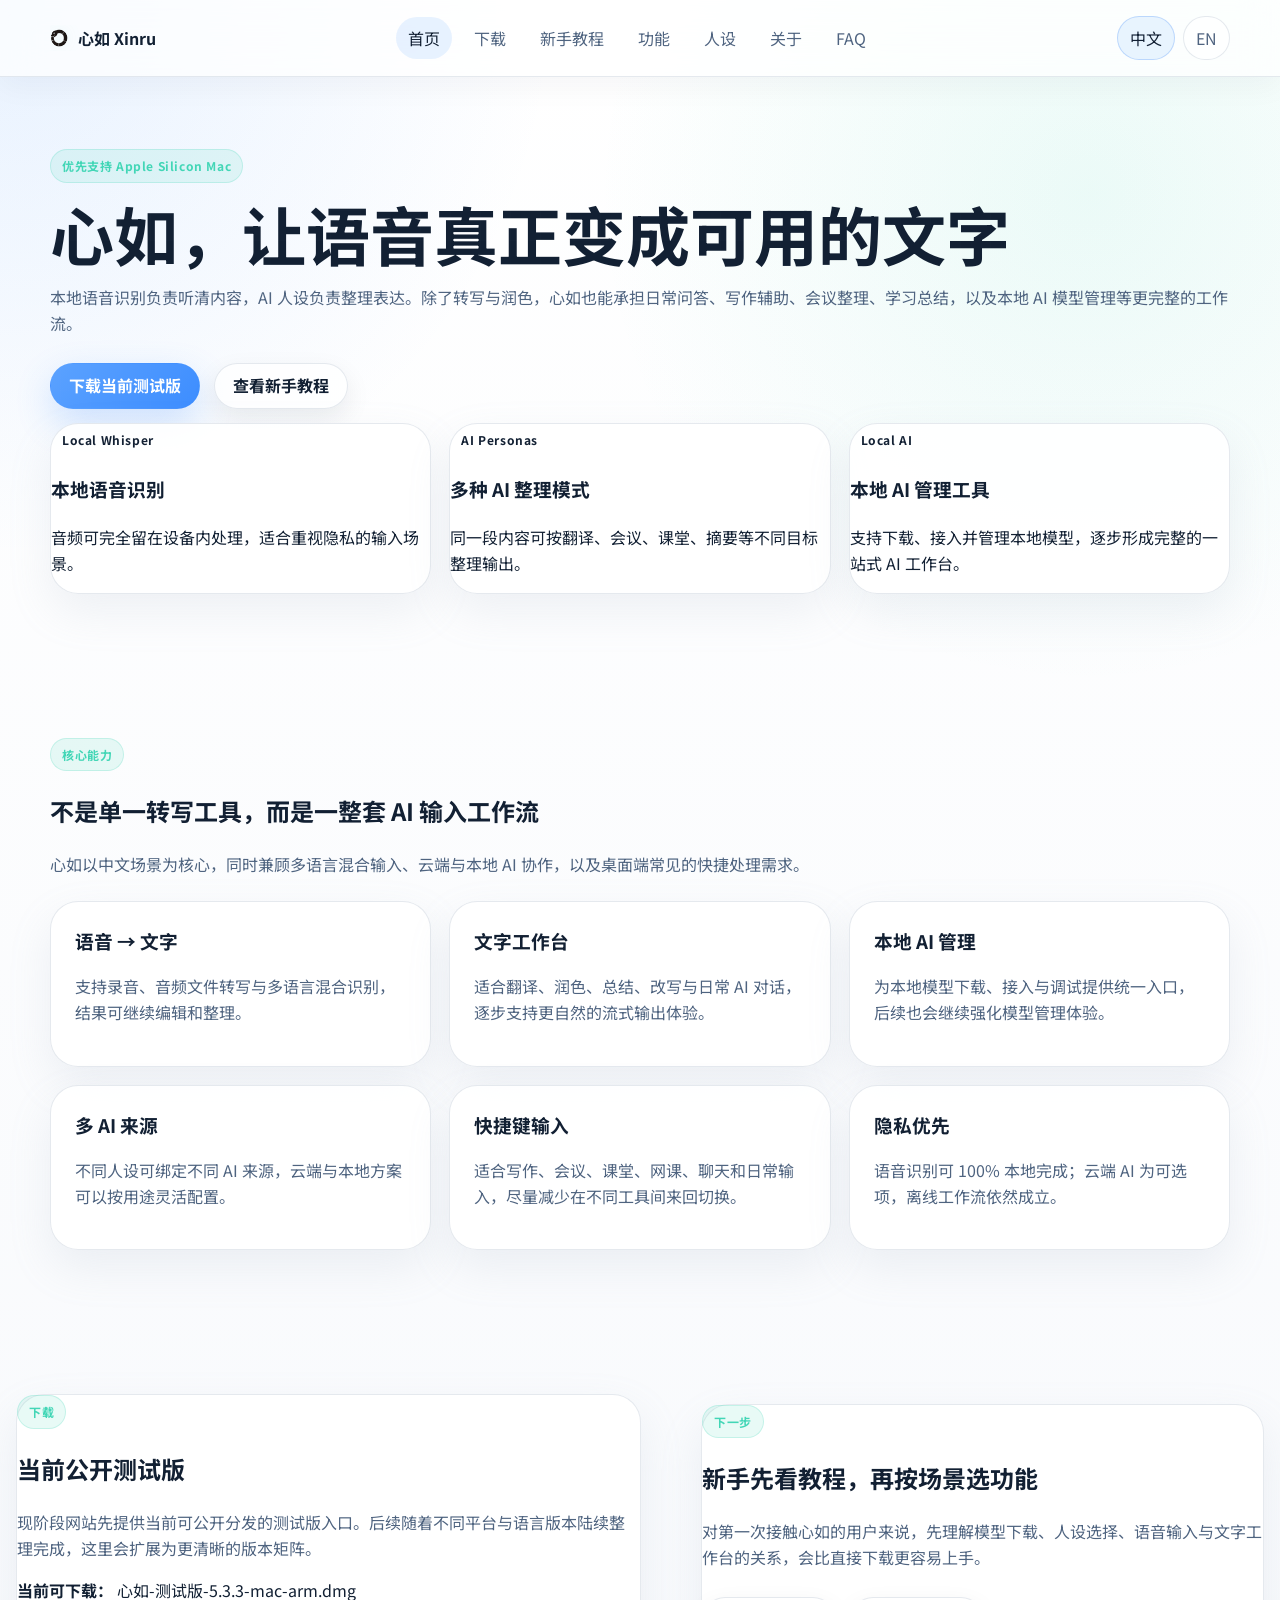
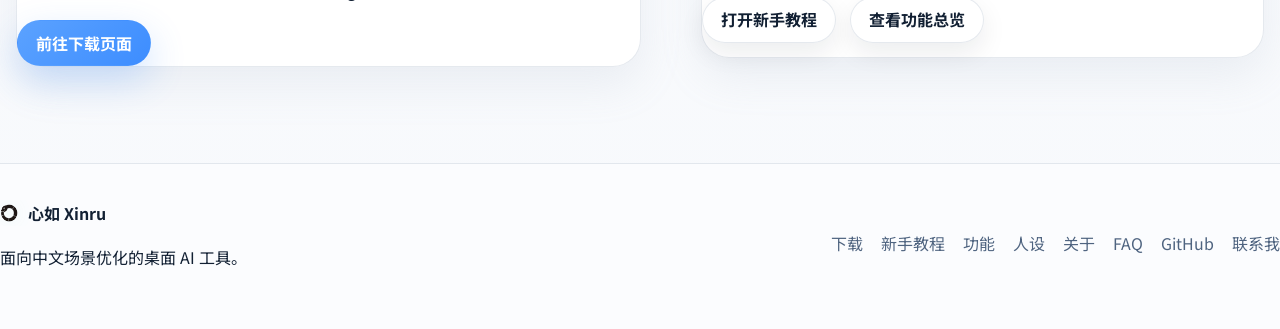
==== commit 6410a37d: "fix: 简化顶部布局并移除主题切换" ====
--- a/index.html
+++ b/index.html
@@ -20,6 +20,7 @@
     <header class="site-header">
       <div class="nav">
         <a class="brand" href="./index.html" aria-label="Xinru home">
+          <span class="brand-mark" aria-hidden="true"></span>
           <span>心如 Xinru</span>
         </a>
         <nav class="nav-links">
@@ -40,7 +41,7 @@
 
     <main>
       <section class="section">
-        <div class="hero-layout">
+        <div class="hero-layout hero-layout-single">
           <div>
             <span class="badge">优先支持 Apple Silicon Mac</span>
             <h1 class="section-title">心如，让语音真正变成可用的文字</h1>
@@ -69,25 +70,6 @@
               </article>
             </div>
           </div>
-
-          <aside class="hero-panel">
-            <div class="preview-window">
-              <div class="preview-bar"></div>
-              <div class="preview-body">
-                <div class="preview-block preview-block-lg"></div>
-                <div class="preview-block preview-block-sm"></div>
-                <div class="preview-block"></div>
-                <div class="preview-block"></div>
-              </div>
-            </div>
-            <div class="panel">
-              <span class="badge">当前官网状态</span>
-              <h3>网站已切换为多页面结构</h3>
-              <p>
-                网站现已拆成首页、下载、教程、功能、人设、关于与 FAQ 等独立页面，信息更清楚，也更接近程序本身的使用逻辑。
-              </p>
-            </div>
-          </aside>
         </div>
       </section>
 
@@ -155,6 +137,7 @@
       <div class="footer-layout">
         <div>
           <a class="brand" href="./index.html">
+            <span class="brand-mark" aria-hidden="true"></span>
             <span>心如 Xinru</span>
           </a>
           <p>面向中文场景优化的桌面 AI 工具。</p>
--- a/styles.css
+++ b/styles.css
@@ -1,14 +1,15 @@
 :root {
-  --bg: #08090c;
-  --bg-soft: #101216;
-  --panel: rgba(17, 20, 27, 0.92);
-  --panel-strong: rgba(24, 28, 36, 0.96);
-  --panel-muted: rgba(35, 41, 52, 0.74);
-  --border: rgba(148, 163, 184, 0.16);
-  --border-strong: rgba(96, 165, 250, 0.22);
-  --text: #e5edf8;
-  --text-soft: #9fb0c8;
-  --text-faint: #6f819e;
+  --bg: #f7f9fc;
+  --bg-soft: #eef3f9;
+  --panel: rgba(255, 255, 255, 0.9);
+  --panel-strong: rgba(255, 255, 255, 0.96);
+  --panel-muted: rgba(232, 239, 248, 0.9);
+  --border: rgba(148, 163, 184, 0.24);
+  --border-strong: rgba(59, 130, 246, 0.26);
+  --shadow-soft: 0 18px 44px rgba(148, 163, 184, 0.14);
+  --text: #122033;
+  --text-soft: #4f6480;
+  --text-faint: #73859c;
   --primary: #5ba2ff;
   --primary-strong: #3d8dff;
   --accent: #42d6b6;
@@ -37,9 +38,9 @@
   font-family: -apple-system, BlinkMacSystemFont, "Segoe UI", "PingFang SC", "Noto Sans SC", sans-serif;
   line-height: 1.65;
   background:
-    radial-gradient(circle at top left, rgba(255, 255, 255, 0.05), transparent 24%),
-    radial-gradient(circle at 85% 10%, rgba(91, 162, 255, 0.08), transparent 24%),
-    linear-gradient(180deg, #050608 0%, var(--bg) 100%);
+    radial-gradient(circle at top left, rgba(91, 162, 255, 0.14), transparent 24%),
+    radial-gradient(circle at 85% 10%, rgba(66, 214, 182, 0.1), transparent 24%),
+    linear-gradient(180deg, #ffffff 0%, var(--bg) 100%);
 }
 
 body::before {
@@ -54,6 +55,45 @@
   mask-image: linear-gradient(180deg, rgba(0, 0, 0, 0.45), transparent 90%);
 }
 
+@media (prefers-color-scheme: dark) {
+  :root {
+    --bg: #08090c;
+    --bg-soft: #101216;
+    --panel: rgba(17, 20, 27, 0.92);
+    --panel-strong: rgba(24, 28, 36, 0.96);
+    --panel-muted: rgba(35, 41, 52, 0.74);
+    --border: rgba(148, 163, 184, 0.16);
+    --border-strong: rgba(96, 165, 250, 0.22);
+    --shadow-soft: 0 20px 60px rgba(2, 8, 23, 0.34);
+    --text: #e5edf8;
+    --text-soft: #9fb0c8;
+    --text-faint: #6f819e;
+  }
+
+  body {
+    background:
+      radial-gradient(circle at top left, rgba(255, 255, 255, 0.05), transparent 24%),
+      radial-gradient(circle at 85% 10%, rgba(91, 162, 255, 0.08), transparent 24%),
+      linear-gradient(180deg, #050608 0%, var(--bg) 100%);
+  }
+
+  .site-header {
+    background: rgba(11, 18, 32, 0.78);
+  }
+
+  .lang-button {
+    background: rgba(255, 255, 255, 0.03);
+  }
+
+  .button-secondary {
+    background: rgba(255, 255, 255, 0.03);
+  }
+
+  .site-footer {
+    background: transparent;
+  }
+}
+
 a {
   color: inherit;
   text-decoration: none;
@@ -67,9 +107,9 @@
 code {
   padding: 2px 8px;
   border-radius: 999px;
-  background: rgba(91, 162, 255, 0.1);
+  background: rgba(91, 162, 255, 0.12);
   border: 1px solid rgba(91, 162, 255, 0.18);
-  color: #cfe4ff;
+  color: #214a86;
   font-size: 0.92em;
 }
 
@@ -82,37 +122,41 @@
   position: sticky;
   top: 0;
   z-index: 50;
-  background: rgba(11, 18, 32, 0.78);
+  background: rgba(255, 255, 255, 0.72);
   backdrop-filter: blur(18px);
   border-bottom: 1px solid var(--border);
+  box-shadow: 0 10px 30px rgba(15, 23, 42, 0.04);
 }
 
 .nav {
   width: min(100% - 32px, var(--container));
   margin: 0 auto;
   min-height: 76px;
-  display: flex;
-  align-items: center;
-  justify-content: space-between;
+  display: grid;
+  grid-template-columns: auto 1fr auto;
+  align-items: center;
   gap: 20px;
 }
 
 .brand {
   display: inline-flex;
   align-items: center;
-  gap: 12px;
+  gap: 10px;
   font-weight: 700;
   flex: 0 0 auto;
   overflow: hidden;
 }
 
-.brand img,
-.brand-logo {
-  width: 38px;
-  height: 38px;
-  flex: 0 0 38px;
-  object-fit: contain;
-  filter: drop-shadow(0 0 16px rgba(66, 214, 182, 0.16));
+.brand-mark {
+  width: 18px;
+  height: 18px;
+  flex: 0 0 18px;
+  border-radius: 999px;
+  background-image: url("./assets/logo/xinru-logo.png");
+  background-position: center;
+  background-repeat: no-repeat;
+  background-size: contain;
+  filter: drop-shadow(0 0 8px rgba(66, 214, 182, 0.12));
 }
 
 .brand-name {
@@ -121,10 +165,17 @@
 }
 
 .nav-links {
-  display: inline-flex;
-  align-items: center;
+  display: flex;
+  align-items: center;
+  justify-content: center;
   flex-wrap: wrap;
   gap: 10px;
+}
+.lang-switch {
+  display: inline-flex;
+  align-items: center;
+  gap: 8px;
+  justify-self: end;
 }
 
 .nav-link,
@@ -142,19 +193,13 @@
 
 .nav-link:hover,
 .nav-link.is-active {
-  background: rgba(91, 162, 255, 0.12);
+  background: rgba(91, 162, 255, 0.14);
   color: var(--text);
-}
-
-.lang-switch {
-  display: inline-flex;
-  align-items: center;
-  gap: 8px;
 }
 
 .lang-button {
   border: 1px solid var(--border);
-  background: rgba(255, 255, 255, 0.03);
+  background: rgba(255, 255, 255, 0.66);
   color: var(--text-soft);
   padding: 8px 12px;
   border-radius: 999px;
@@ -166,11 +211,16 @@
 .lang-button:hover {
   color: var(--text);
   border-color: var(--border-strong);
-  background: rgba(91, 162, 255, 0.1);
+  background: rgba(91, 162, 255, 0.12);
 }
 
 .section {
   padding: 72px 0;
+}
+
+.section > * {
+  width: min(100% - 32px, var(--container));
+  margin-inline: auto;
 }
 
 .hero-layout,
@@ -180,6 +230,14 @@
   grid-template-columns: 1.05fr 0.95fr;
   gap: 28px;
   align-items: center;
+}
+
+.hero-layout-single {
+  grid-template-columns: 1fr;
+}
+
+.hero-layout-single > div:first-child {
+  width: 100%;
 }
 
 .page-hero {
@@ -206,7 +264,7 @@
 .badge {
   color: var(--accent);
   border: 1px solid rgba(66, 214, 182, 0.22);
-  background: rgba(66, 214, 182, 0.1);
+  background: rgba(66, 214, 182, 0.12);
 }
 
 .hero-copy h1,
@@ -258,6 +316,7 @@
   border: 1px solid transparent;
   font-weight: 700;
   cursor: pointer;
+  box-shadow: 0 10px 26px rgba(15, 23, 42, 0.08);
 }
 
 .button:hover,
@@ -274,7 +333,7 @@
 
 .button-secondary {
   border-color: var(--border);
-  background: rgba(255, 255, 255, 0.03);
+  background: rgba(255, 255, 255, 0.72);
   color: var(--text);
 }
 
@@ -292,7 +351,7 @@
   border: 1px solid var(--border);
   border-radius: var(--radius-xl);
   background: var(--panel);
-  box-shadow: var(--shadow);
+  box-shadow: var(--shadow-soft);
 }
 
 .hero-panel {
@@ -542,6 +601,7 @@
   padding: 36px 0 42px;
   border-top: 1px solid var(--border);
   margin-top: 24px;
+  background: rgba(255, 255, 255, 0.4);
 }
 
 .footer-layout {
@@ -580,7 +640,7 @@
   .nav {
     padding: 14px 0;
     align-items: flex-start;
-    flex-direction: column;
+    grid-template-columns: 1fr;
   }
 
   .hero-copy h1,
@@ -613,4 +673,10 @@
     flex-direction: column;
     align-items: flex-start;
   }
-}
+
+  .nav-links,
+  .lang-switch {
+    justify-content: flex-start;
+    justify-self: start;
+  }
+}
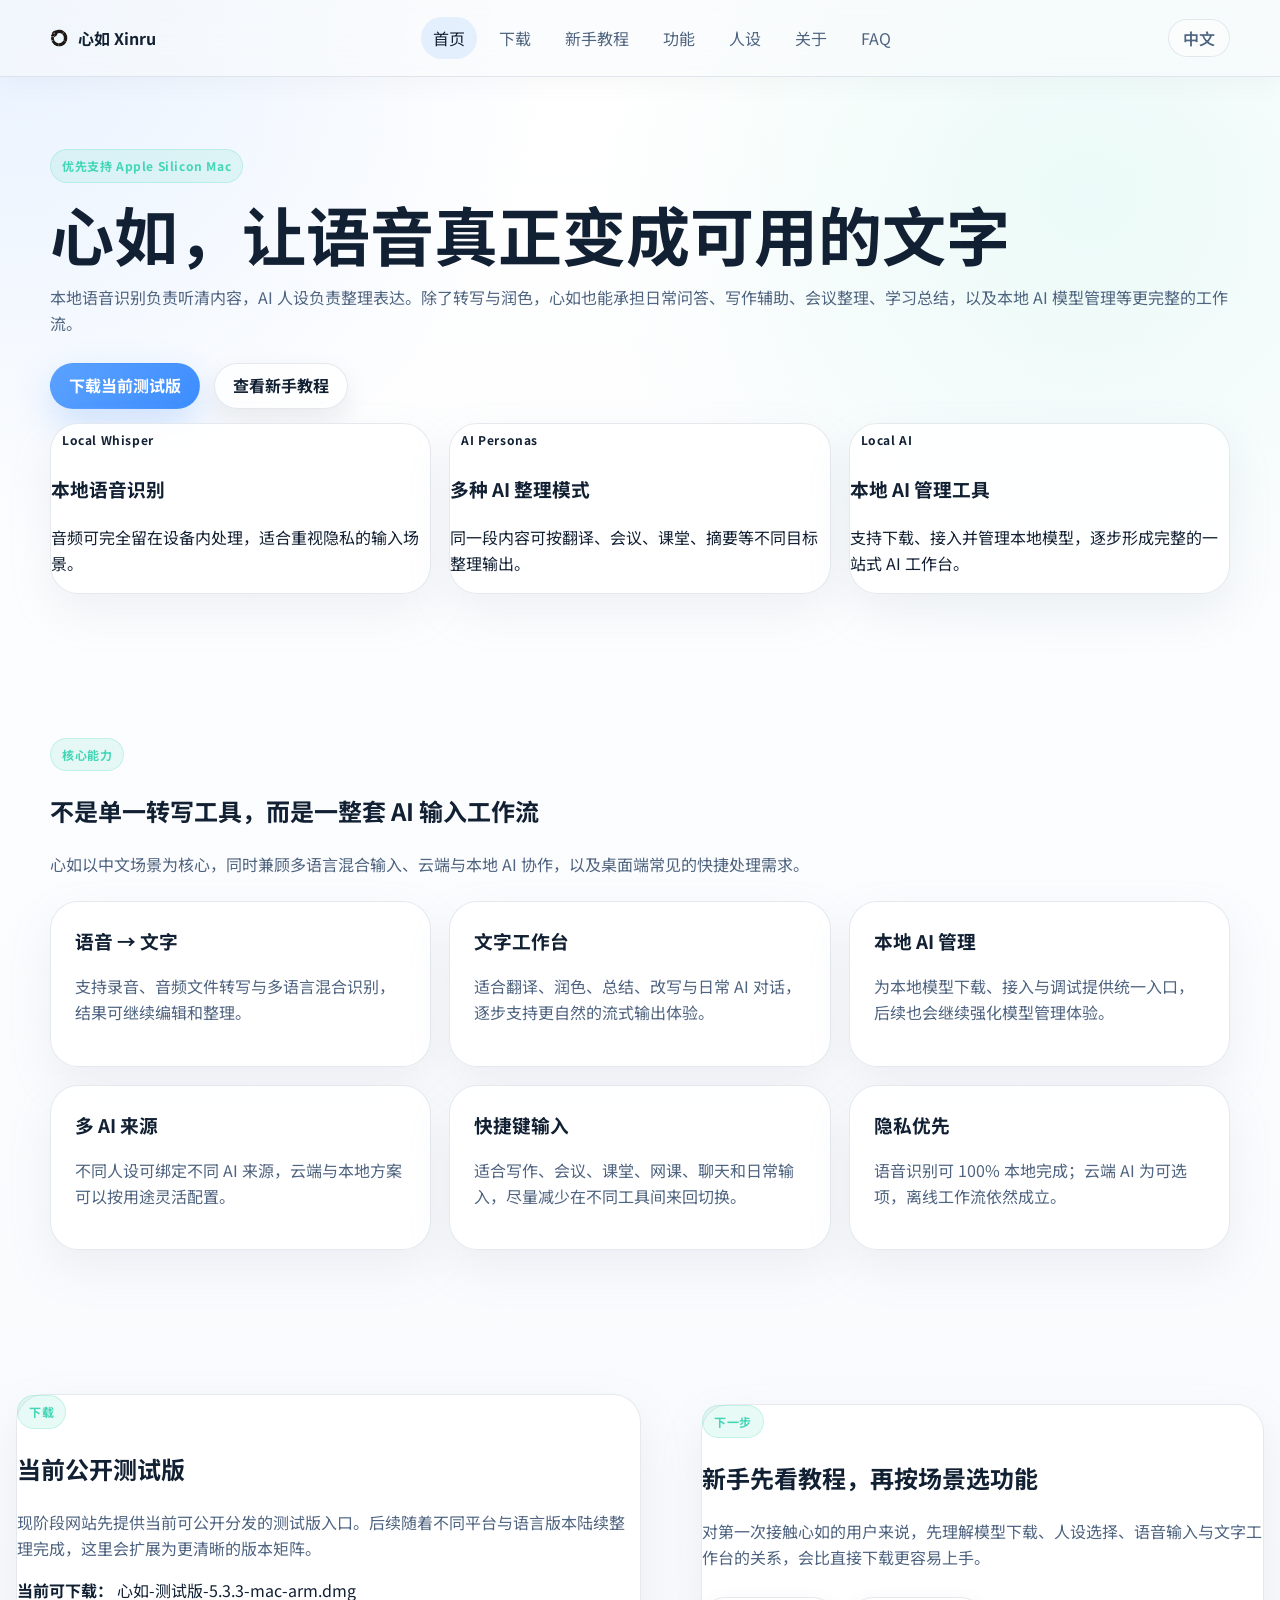
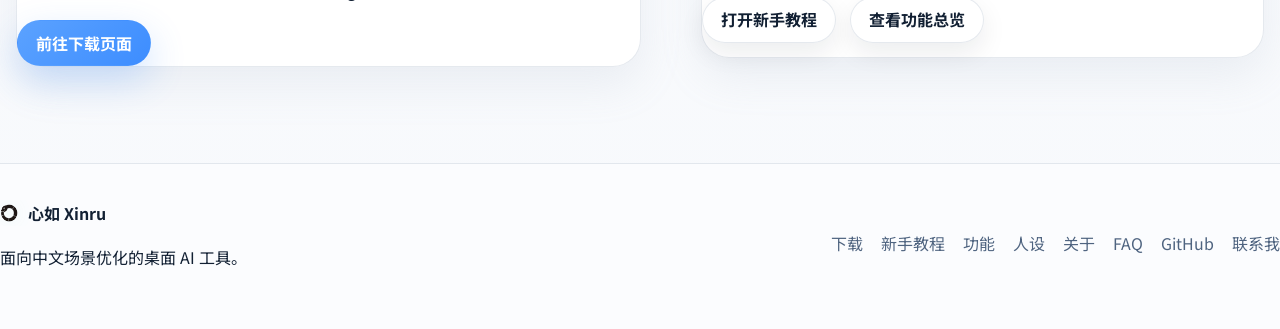
==== commit be4900f2: "style: 精简语言区并弱化顶部高亮" ====
--- a/index.html
+++ b/index.html
@@ -33,8 +33,7 @@
           <a class="nav-link" href="./faq.html">FAQ</a>
         </nav>
         <div class="lang-switch">
-          <button class="lang-button is-active" type="button">中文</button>
-          <button class="lang-button" type="button">EN</button>
+          <span class="lang-label">中文</span>
         </div>
       </div>
     </header>
--- a/styles.css
+++ b/styles.css
@@ -81,8 +81,9 @@
     background: rgba(11, 18, 32, 0.78);
   }
 
-  .lang-button {
+  .lang-label {
     background: rgba(255, 255, 255, 0.03);
+    color: var(--text-soft);
   }
 
   .button-secondary {
@@ -122,10 +123,10 @@
   position: sticky;
   top: 0;
   z-index: 50;
-  background: rgba(255, 255, 255, 0.72);
+  background: rgba(248, 250, 252, 0.58);
   backdrop-filter: blur(18px);
   border-bottom: 1px solid var(--border);
-  box-shadow: 0 10px 30px rgba(15, 23, 42, 0.04);
+  box-shadow: 0 8px 24px rgba(15, 23, 42, 0.03);
 }
 
 .nav {
@@ -174,12 +175,10 @@
 .lang-switch {
   display: inline-flex;
   align-items: center;
-  gap: 8px;
   justify-self: end;
 }
 
 .nav-link,
-.lang-button,
 .button,
 .faq-question {
   transition: transform 160ms ease, background 160ms ease, border-color 160ms ease, color 160ms ease;
@@ -197,21 +196,16 @@
   color: var(--text);
 }
 
-.lang-button {
+.lang-label {
+  display: inline-flex;
+  align-items: center;
+  min-height: 38px;
+  padding: 0 14px;
+  border-radius: 999px;
   border: 1px solid var(--border);
-  background: rgba(255, 255, 255, 0.66);
+  background: rgba(255, 255, 255, 0.46);
   color: var(--text-soft);
-  padding: 8px 12px;
-  border-radius: 999px;
-  font: inherit;
-  cursor: pointer;
-}
-
-.lang-button.is-active,
-.lang-button:hover {
-  color: var(--text);
-  border-color: var(--border-strong);
-  background: rgba(91, 162, 255, 0.12);
+  font-weight: 600;
 }
 
 .section {
@@ -320,7 +314,6 @@
 }
 
 .button:hover,
-.lang-button:hover,
 .faq-question:hover {
   transform: translateY(-1px);
 }
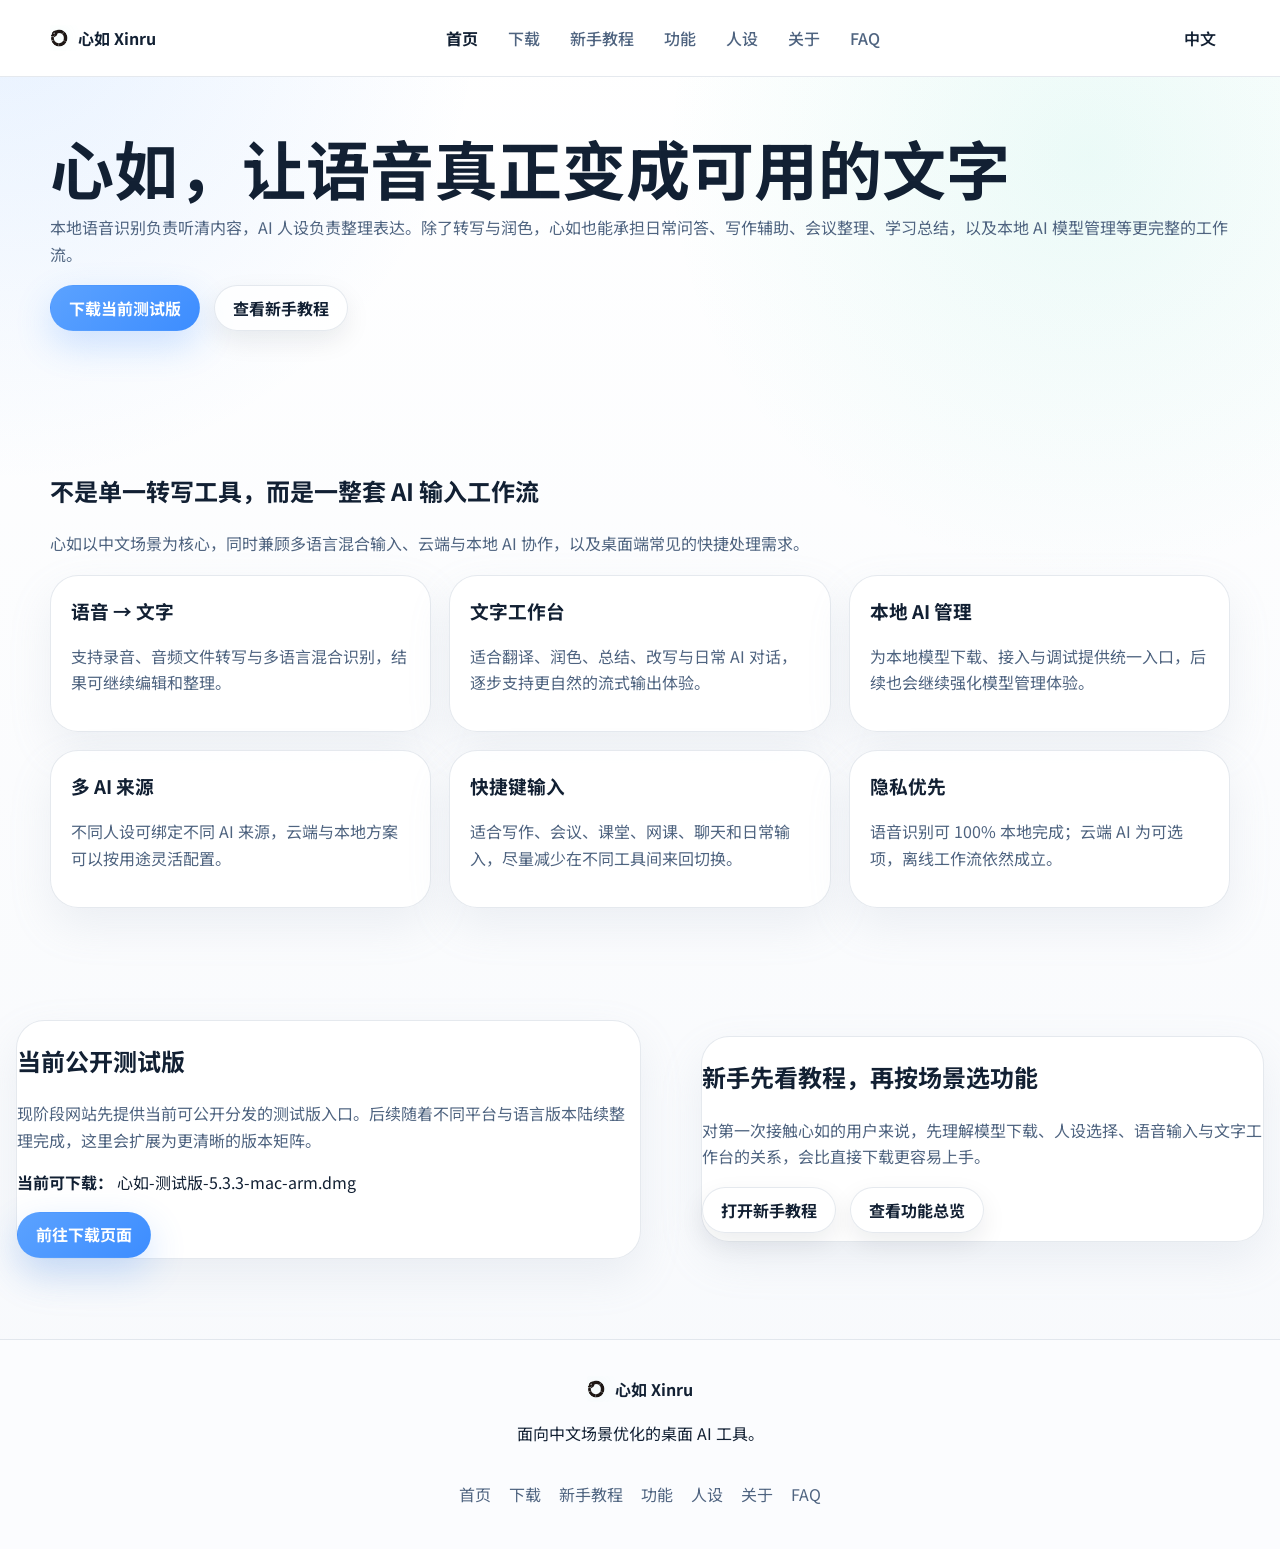
==== commit e78293f7: "feat: 更新网站结构与新手教程" ====
--- a/index.html
+++ b/index.html
@@ -42,7 +42,6 @@
       <section class="section">
         <div class="hero-layout hero-layout-single">
           <div>
-            <span class="badge">优先支持 Apple Silicon Mac</span>
             <h1 class="section-title">心如，让语音真正变成可用的文字</h1>
             <p class="section-desc">
               本地语音识别负责听清内容，AI 人设负责整理表达。除了转写与润色，心如也能承担日常问答、写作辅助、会议整理、学习总结，以及本地 AI 模型管理等更完整的工作流。
@@ -51,30 +50,12 @@
               <a class="button button-primary" href="./download.html">下载当前测试版</a>
               <a class="button button-secondary" href="./guide.html">查看新手教程</a>
             </div>
-            <div class="card-grid three-cols">
-              <article class="stat-card">
-                <span class="status-tag">Local Whisper</span>
-                <h3>本地语音识别</h3>
-                <p>音频可完全留在设备内处理，适合重视隐私的输入场景。</p>
-              </article>
-              <article class="stat-card">
-                <span class="status-tag">AI Personas</span>
-                <h3>多种 AI 整理模式</h3>
-                <p>同一段内容可按翻译、会议、课堂、摘要等不同目标整理输出。</p>
-              </article>
-              <article class="stat-card">
-                <span class="status-tag">Local AI</span>
-                <h3>本地 AI 管理工具</h3>
-                <p>支持下载、接入并管理本地模型，逐步形成完整的一站式 AI 工作台。</p>
-              </article>
-            </div>
           </div>
         </div>
       </section>
 
       <section class="section">
         <div class="section-heading">
-          <span class="badge">核心能力</span>
           <h2>不是单一转写工具，而是一整套 AI 输入工作流</h2>
           <p class="section-desc">
             心如以中文场景为核心，同时兼顾多语言混合输入、云端与本地 AI 协作，以及桌面端常见的快捷处理需求。
@@ -110,7 +91,6 @@
 
       <section class="section two-column">
         <div class="panel">
-          <span class="badge">下载</span>
           <h2>当前公开测试版</h2>
           <p class="section-desc">
             现阶段网站先提供当前可公开分发的测试版入口。后续随着不同平台与语言版本陆续整理完成，这里会扩展为更清晰的版本矩阵。
@@ -119,7 +99,6 @@
           <a class="button button-primary" href="./download.html">前往下载页面</a>
         </div>
         <div class="panel">
-          <span class="badge">下一步</span>
           <h2>新手先看教程，再按场景选功能</h2>
           <p class="section-desc">
             对第一次接触心如的用户来说，先理解模型下载、人设选择、语音输入与文字工作台的关系，会比直接下载更容易上手。
@@ -142,14 +121,13 @@
           <p>面向中文场景优化的桌面 AI 工具。</p>
         </div>
         <div class="footer-links">
+          <a href="./index.html">首页</a>
           <a href="./download.html">下载</a>
           <a href="./guide.html">新手教程</a>
           <a href="./features.html">功能</a>
           <a href="./personas.html">人设</a>
           <a href="./about.html">关于</a>
           <a href="./faq.html">FAQ</a>
-          <a href="https://github.com/swaywu1968/swaywu1968.github.io">GitHub</a>
-          <a href="mailto:swaywu1968@gmail.com">联系我</a>
         </div>
       </div>
     </footer>
--- a/styles.css
+++ b/styles.css
@@ -78,24 +78,51 @@
   }
 
   .site-header {
-    background: rgba(11, 18, 32, 0.78);
+    background: #111318;
+    backdrop-filter: none;
+    box-shadow: none;
   }
 
   .lang-label {
-    background: rgba(255, 255, 255, 0.03);
-    color: var(--text-soft);
+    background: transparent;
+    color: var(--text);
   }
 
   .button-secondary {
     background: rgba(255, 255, 255, 0.03);
   }
 
+  .nav-link.is-active {
+    background: transparent;
+    color: var(--text);
+  }
+
   .site-footer {
     background: transparent;
   }
+
+  code {
+    background: rgba(255, 255, 255, 0.08);
+    border-color: rgba(148, 163, 184, 0.24);
+    color: var(--text);
+  }
 }
 
 a {
+  color: var(--primary-strong);
+  text-decoration: underline;
+  text-decoration-color: rgba(61, 141, 255, 0.4);
+  text-underline-offset: 3px;
+}
+
+a:hover {
+  text-decoration-color: currentColor;
+}
+
+.brand,
+.nav-link,
+.button,
+.footer-links a {
   color: inherit;
   text-decoration: none;
 }
@@ -123,10 +150,10 @@
   position: sticky;
   top: 0;
   z-index: 50;
-  background: rgba(248, 250, 252, 0.58);
-  backdrop-filter: blur(18px);
+  background: #ffffff;
+  backdrop-filter: none;
   border-bottom: 1px solid var(--border);
-  box-shadow: 0 8px 24px rgba(15, 23, 42, 0.03);
+  box-shadow: none;
 }
 
 .nav {
@@ -185,15 +212,20 @@
 }
 
 .nav-link {
-  padding: 8px 12px;
-  border-radius: 999px;
+  padding: 8px 10px;
+  border-radius: 0;
   color: var(--text-soft);
-}
-
-.nav-link:hover,
+  font-weight: 500;
+}
+
+.nav-link:hover {
+  color: var(--text);
+}
+
 .nav-link.is-active {
-  background: rgba(91, 162, 255, 0.14);
+  background: transparent;
   color: var(--text);
+  font-weight: 700;
 }
 
 .lang-label {
@@ -201,15 +233,15 @@
   align-items: center;
   min-height: 38px;
   padding: 0 14px;
-  border-radius: 999px;
-  border: 1px solid var(--border);
-  background: rgba(255, 255, 255, 0.46);
-  color: var(--text-soft);
+  border-radius: 0;
+  border: 0;
+  background: transparent;
+  color: var(--text);
   font-weight: 600;
 }
 
 .section {
-  padding: 72px 0;
+  padding: 56px 0;
 }
 
 .section > * {
@@ -235,12 +267,21 @@
 }
 
 .page-hero {
-  padding-top: 56px;
-  padding-bottom: 20px;
+  padding-top: 20px;
+  padding-bottom: 12px;
+}
+
+.download-page .page-hero {
+  padding-top: 0;
+  padding-bottom: 8px;
+}
+
+.download-page.section {
+  padding-top: 32px;
 }
 
 .section-heading {
-  margin-bottom: 24px;
+  margin-bottom: 18px;
 }
 
 .badge,
@@ -263,7 +304,7 @@
 
 .hero-copy h1,
 .section-title {
-  margin: 16px 0;
+  margin: 0 0 12px;
   font-size: clamp(2.5rem, 5vw, 4.5rem);
   line-height: 1.08;
 }
@@ -288,11 +329,15 @@
   color: var(--text-soft);
 }
 
+.section-desc {
+  margin: 0;
+}
+
 .hero-actions {
   display: flex;
   flex-wrap: wrap;
   gap: 14px;
-  margin: 26px 0 14px;
+  margin: 18px 0 8px;
 }
 
 .hero-note {
@@ -361,7 +406,7 @@
 .persona-card,
 .faq-item,
 .card {
-  padding: 24px;
+  padding: 20px;
 }
 
 .preview-card {
@@ -451,6 +496,47 @@
   background: var(--panel-strong);
 }
 
+.download-link-title {
+  display: inline-flex;
+  align-items: center;
+  justify-content: center;
+  min-height: 46px;
+  padding: 0 22px;
+  border-radius: 999px;
+  background: linear-gradient(135deg, var(--primary) 0%, var(--primary-strong) 100%);
+  color: #fff;
+  text-decoration: none;
+  box-shadow: 0 14px 36px rgba(61, 141, 255, 0.24);
+}
+
+.download-link-title:hover {
+  transform: translateY(-1px);
+  text-decoration: none;
+}
+
+.download-version-list {
+  display: grid;
+  gap: 18px;
+  padding-left: 28px;
+}
+
+.download-page .panel h2 {
+  padding-left: 28px;
+  margin-bottom: 14px;
+}
+
+.download-version-list h3 {
+  margin: 0 0 6px;
+}
+
+.download-version-list p {
+  margin: 0;
+}
+
+.download-version-list > div:last-child p {
+  margin-bottom: 8px;
+}
+
 .download-card.featured {
   display: flex;
   align-items: center;
@@ -488,15 +574,7 @@
 }
 
 .step-card {
-  display: grid;
-  grid-template-columns: 84px 1fr;
-  gap: 20px;
-}
-
-.step-index {
-  font-size: 30px;
-  font-weight: 800;
-  color: var(--primary);
+  display: block;
 }
 
 .step-note {
@@ -544,6 +622,47 @@
   padding-left: 18px;
   color: var(--text-soft);
 }
+
+.guide-shot-grid {
+  display: grid;
+  grid-template-columns: 1fr;
+  gap: 32px;
+  margin-top: 28px;
+}
+
+.guide-shot {
+  margin: 0;
+}
+
+.guide-shot img {
+  width: 100%;
+  border-radius: 28px;
+  border: 1px solid var(--border);
+  background: var(--panel-strong);
+  box-shadow: var(--shadow-soft);
+  object-fit: contain;
+  object-position: top center;
+}
+
+.guide-shot figcaption {
+  padding: 18px 4px 0;
+  color: var(--text-soft);
+  font-size: 1.02rem;
+  line-height: 1.85;
+}
+
+.guide-shot figcaption strong {
+  color: var(--text);
+}
+
+.guide-shot figcaption p {
+  margin: 0;
+}
+
+.guide-shot figcaption p + p {
+  margin-top: 12px;
+}
+
 
 .faq-list {
   display: grid;
@@ -598,12 +717,16 @@
 }
 
 .footer-layout {
-  grid-template-columns: 1fr auto;
+  grid-template-columns: 1fr;
+  justify-items: center;
+  text-align: center;
+  gap: 18px;
 }
 
 .footer-links {
   display: flex;
   flex-wrap: wrap;
+  justify-content: center;
   gap: 18px;
   color: var(--text-soft);
 }
@@ -625,6 +748,10 @@
   .card-grid.four-cols,
   .card-grid.three-cols,
   .card-grid.two-cols {
+    grid-template-columns: 1fr;
+  }
+
+  .guide-shot-grid {
     grid-template-columns: 1fr;
   }
 }
@@ -673,3 +800,38 @@
     justify-self: start;
   }
 }
+
+@media (prefers-color-scheme: dark) {
+  .site-header {
+    background: #111318;
+    border-bottom-color: rgba(255, 255, 255, 0.12);
+  }
+
+  .brand,
+  .brand-name,
+  .nav-link,
+  .lang-label {
+    color: #f5f7fb;
+  }
+
+  .nav-link {
+    opacity: 0.88;
+  }
+
+  .nav-link:hover,
+  .nav-link.is-active {
+    color: #ffffff;
+    opacity: 1;
+  }
+
+  .lang-label {
+    border: 1px solid rgba(255, 255, 255, 0.16);
+    background: transparent;
+  }
+
+  code {
+    background: rgba(255, 255, 255, 0.08);
+    border-color: rgba(255, 255, 255, 0.18);
+    color: #f5f7fb;
+  }
+}
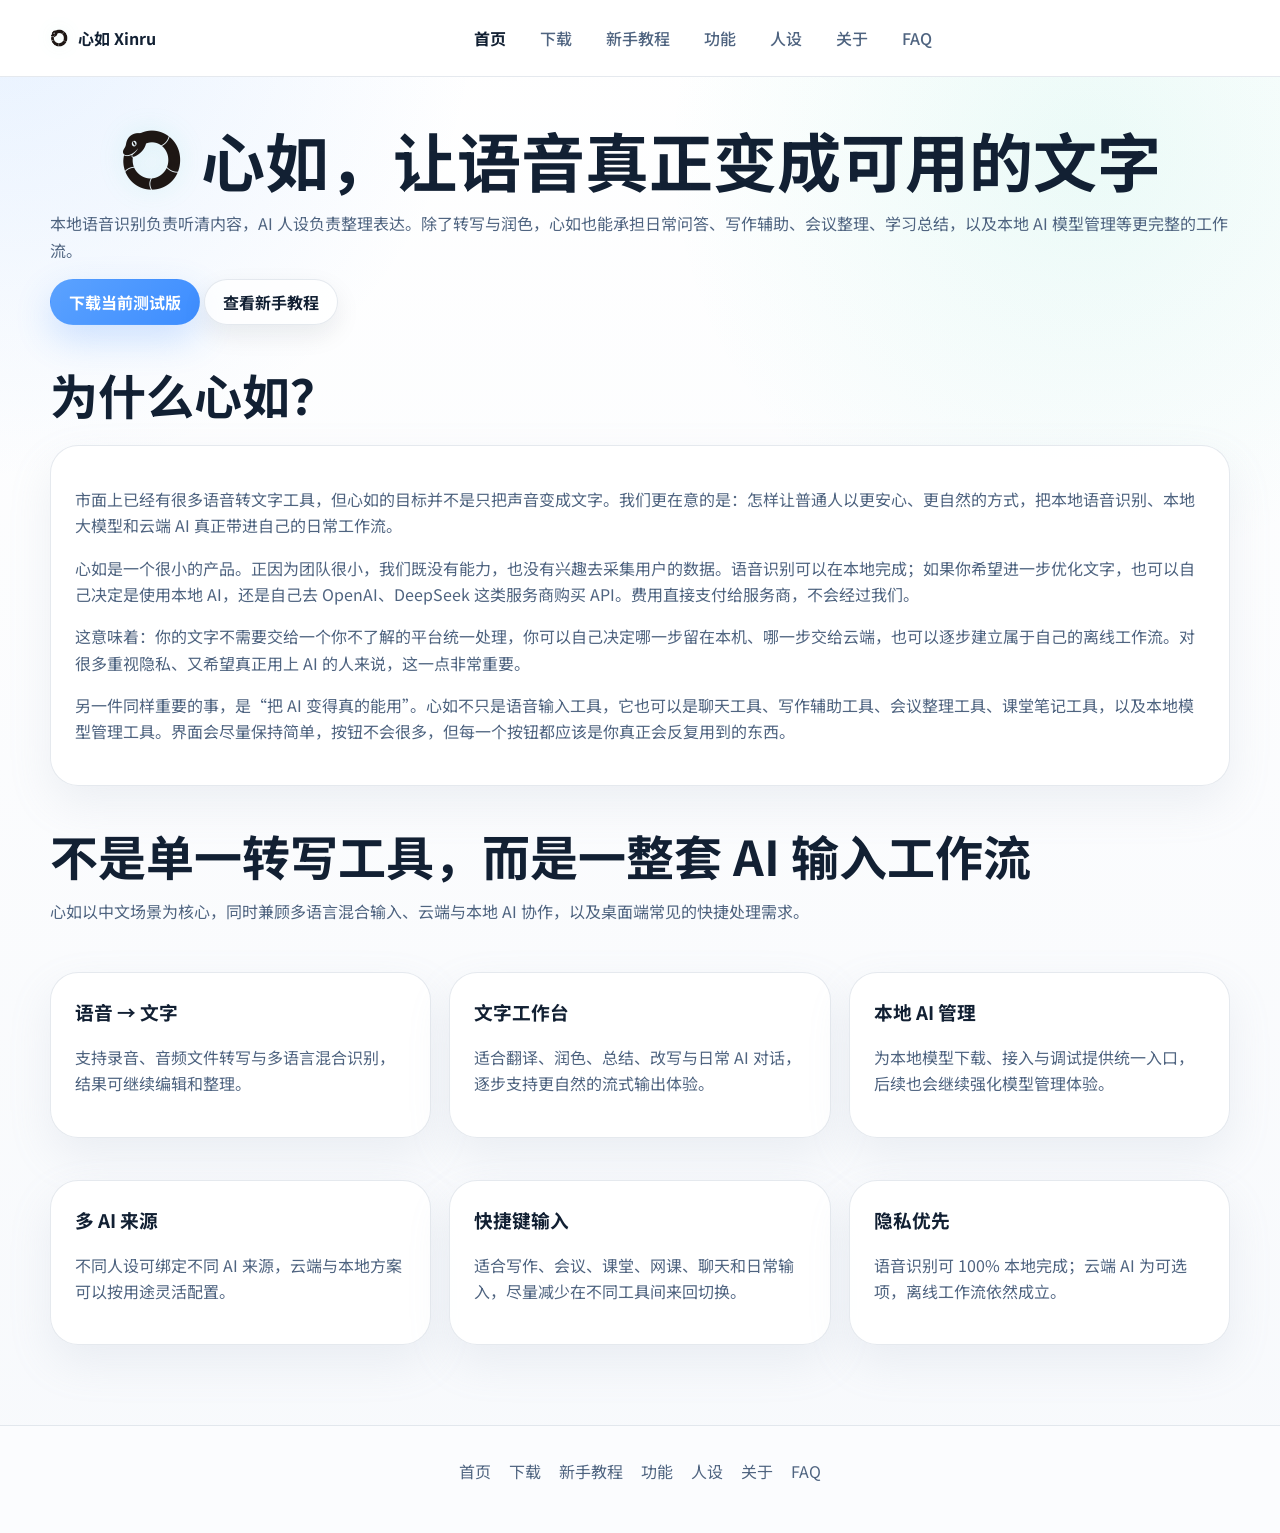
==== commit 73486a1c: "feat: 更新网站页面内容与样式 Co-Authored-By: Claude Sonnet 4.6 <noreply@anthropic.com>" ====
--- a/index.html
+++ b/index.html
@@ -32,17 +32,17 @@
           <a class="nav-link" href="./about.html">关于</a>
           <a class="nav-link" href="./faq.html">FAQ</a>
         </nav>
-        <div class="lang-switch">
-          <span class="lang-label">中文</span>
-        </div>
       </div>
     </header>
 
     <main>
-      <section class="section">
+      <section class="section home-hero-section">
         <div class="hero-layout hero-layout-single">
           <div>
-            <h1 class="section-title">心如，让语音真正变成可用的文字</h1>
+            <div class="hero-title-lockup">
+              <span class="hero-title-logo" aria-hidden="true"></span>
+              <h1 class="section-title">心如，让语音真正变成可用的文字</h1>
+            </div>
             <p class="section-desc">
               本地语音识别负责听清内容，AI 人设负责整理表达。除了转写与润色，心如也能承担日常问答、写作辅助、会议整理、学习总结，以及本地 AI 模型管理等更完整的工作流。
             </p>
@@ -54,12 +54,22 @@
         </div>
       </section>
 
-      <section class="section">
+      <section class="section home-why-section">
         <div class="section-heading">
-          <h2>不是单一转写工具，而是一整套 AI 输入工作流</h2>
-          <p class="section-desc">
-            心如以中文场景为核心，同时兼顾多语言混合输入、云端与本地 AI 协作，以及桌面端常见的快捷处理需求。
-          </p>
+          <h2 class="section-title">为什么心如？</h2>
+        </div>
+        <div class="panel">
+          <p class="section-desc">市面上已经有很多语音转文字工具，但心如的目标并不是只把声音变成文字。我们更在意的是：怎样让普通人以更安心、更自然的方式，把本地语音识别、本地大模型和云端 AI 真正带进自己的日常工作流。</p>
+          <p class="section-desc">心如是一个很小的产品。正因为团队很小，我们既没有能力，也没有兴趣去采集用户的数据。语音识别可以在本地完成；如果你希望进一步优化文字，也可以自己决定是使用本地 AI，还是自己去 OpenAI、DeepSeek 这类服务商购买 API。费用直接支付给服务商，不会经过我们。</p>
+          <p class="section-desc">这意味着：你的文字不需要交给一个你不了解的平台统一处理，你可以自己决定哪一步留在本机、哪一步交给云端，也可以逐步建立属于自己的离线工作流。对很多重视隐私、又希望真正用上 AI 的人来说，这一点非常重要。</p>
+          <p class="section-desc">另一件同样重要的事，是“把 AI 变得真的能用”。心如不只是语音输入工具，它也可以是聊天工具、写作辅助工具、会议整理工具、课堂笔记工具，以及本地模型管理工具。界面会尽量保持简单，按钮不会很多，但每一个按钮都应该是你真正会反复用到的东西。</p>
+        </div>
+      </section>
+
+      <section class="section home-workflow-section">
+        <div class="section-heading">
+          <h2 class="section-title">不是单一转写工具，而是一整套 AI 输入工作流</h2>
+          <p class="section-desc">心如以中文场景为核心，同时兼顾多语言混合输入、云端与本地 AI 协作，以及桌面端常见的快捷处理需求。</p>
         </div>
         <div class="card-grid three-cols">
           <article class="card">
@@ -88,47 +98,17 @@
           </article>
         </div>
       </section>
-
-      <section class="section two-column">
-        <div class="panel">
-          <h2>当前公开测试版</h2>
-          <p class="section-desc">
-            现阶段网站先提供当前可公开分发的测试版入口。后续随着不同平台与语言版本陆续整理完成，这里会扩展为更清晰的版本矩阵。
-          </p>
-          <p><strong>当前可下载：</strong> 心如-测试版-5.3.3-mac-arm.dmg</p>
-          <a class="button button-primary" href="./download.html">前往下载页面</a>
-        </div>
-        <div class="panel">
-          <h2>新手先看教程，再按场景选功能</h2>
-          <p class="section-desc">
-            对第一次接触心如的用户来说，先理解模型下载、人设选择、语音输入与文字工作台的关系，会比直接下载更容易上手。
-          </p>
-          <div class="hero-actions">
-            <a class="button button-secondary" href="./guide.html">打开新手教程</a>
-            <a class="button button-secondary" href="./features.html">查看功能总览</a>
-          </div>
-        </div>
-      </section>
     </main>
 
     <footer class="site-footer">
-      <div class="footer-layout">
-        <div>
-          <a class="brand" href="./index.html">
-            <span class="brand-mark" aria-hidden="true"></span>
-            <span>心如 Xinru</span>
-          </a>
-          <p>面向中文场景优化的桌面 AI 工具。</p>
-        </div>
-        <div class="footer-links">
-          <a href="./index.html">首页</a>
-          <a href="./download.html">下载</a>
-          <a href="./guide.html">新手教程</a>
-          <a href="./features.html">功能</a>
-          <a href="./personas.html">人设</a>
-          <a href="./about.html">关于</a>
-          <a href="./faq.html">FAQ</a>
-        </div>
+      <div class="footer-links">
+        <a href="./index.html">首页</a>
+        <a href="./download.html">下载</a>
+        <a href="./guide.html">新手教程</a>
+        <a href="./features.html">功能</a>
+        <a href="./personas.html">人设</a>
+        <a href="./about.html">关于</a>
+        <a href="./faq.html">FAQ</a>
       </div>
     </footer>
 
--- a/styles.css
+++ b/styles.css
@@ -1,4 +1,15 @@
 :root {
+  /* 统一间距体系 */
+  --space-xs: 8px;
+  --space-sm: 12px;
+  --space-md: 16px;
+  --space-lg: 20px;
+  --space-xl: 24px;
+  --space-2xl: 32px;
+  --space-3xl: 48px;
+  --space-4xl: 56px;
+
+  /* 颜色与主题 */
   --bg: #f7f9fc;
   --bg-soft: #eef3f9;
   --panel: rgba(255, 255, 255, 0.9);
@@ -23,38 +34,7 @@
   --container: 1180px;
 }
 
-* {
-  box-sizing: border-box;
-}
-
-html {
-  scroll-behavior: smooth;
-}
-
-body {
-  margin: 0;
-  min-height: 100vh;
-  color: var(--text);
-  font-family: -apple-system, BlinkMacSystemFont, "Segoe UI", "PingFang SC", "Noto Sans SC", sans-serif;
-  line-height: 1.65;
-  background:
-    radial-gradient(circle at top left, rgba(91, 162, 255, 0.14), transparent 24%),
-    radial-gradient(circle at 85% 10%, rgba(66, 214, 182, 0.1), transparent 24%),
-    linear-gradient(180deg, #ffffff 0%, var(--bg) 100%);
-}
-
-body::before {
-  content: "";
-  position: fixed;
-  inset: 0;
-  pointer-events: none;
-  background-image:
-    linear-gradient(rgba(255, 255, 255, 0.03) 1px, transparent 1px),
-    linear-gradient(90deg, rgba(255, 255, 255, 0.03) 1px, transparent 1px);
-  background-size: 30px 30px;
-  mask-image: linear-gradient(180deg, rgba(0, 0, 0, 0.45), transparent 90%);
-}
-
+/* 暗色模式变量 */
 @media (prefers-color-scheme: dark) {
   :root {
     --bg: #08090c;
@@ -69,55 +49,54 @@
     --text-soft: #9fb0c8;
     --text-faint: #6f819e;
   }
-
+}
+
+/* 基础重置 */
+* { box-sizing: border-box; }
+html { scroll-behavior: smooth; }
+
+body {
+  margin: 0;
+  min-height: 100vh;
+  color: var(--text);
+  font-family: -apple-system, BlinkMacSystemFont, "Segoe UI", "PingFang SC", "Noto Sans SC", sans-serif;
+  line-height: 1.65;
+  background:
+    radial-gradient(circle at top left, rgba(91, 162, 255, 0.14), transparent 24%),
+    radial-gradient(circle at 85% 10%, rgba(66, 214, 182, 0.1), transparent 24%),
+    linear-gradient(180deg, #ffffff 0%, var(--bg) 100%);
+}
+
+body::before {
+  content: "";
+  position: fixed;
+  inset: 0;
+  pointer-events: none;
+  background-image:
+    linear-gradient(rgba(255, 255, 255, 0.03) 1px, transparent 1px),
+    linear-gradient(90deg, rgba(255, 255, 255, 0.03) 1px, transparent 1px);
+  background-size: 30px 30px;
+  mask-image: linear-gradient(180deg, rgba(0, 0, 0, 0.45), transparent 90%);
+}
+
+/* 暗色模式背景 */
+@media (prefers-color-scheme: dark) {
   body {
     background:
       radial-gradient(circle at top left, rgba(255, 255, 255, 0.05), transparent 24%),
       radial-gradient(circle at 85% 10%, rgba(91, 162, 255, 0.08), transparent 24%),
       linear-gradient(180deg, #050608 0%, var(--bg) 100%);
   }
-
-  .site-header {
-    background: #111318;
-    backdrop-filter: none;
-    box-shadow: none;
-  }
-
-  .lang-label {
-    background: transparent;
-    color: var(--text);
-  }
-
-  .button-secondary {
-    background: rgba(255, 255, 255, 0.03);
-  }
-
-  .nav-link.is-active {
-    background: transparent;
-    color: var(--text);
-  }
-
-  .site-footer {
-    background: transparent;
-  }
-
-  code {
-    background: rgba(255, 255, 255, 0.08);
-    border-color: rgba(148, 163, 184, 0.24);
-    color: var(--text);
-  }
-}
-
+}
+
+/* 链接 */
 a {
   color: var(--primary-strong);
   text-decoration: underline;
   text-decoration-color: rgba(61, 141, 255, 0.4);
   text-underline-offset: 3px;
 }
-
-a:hover {
-  text-decoration-color: currentColor;
-}
+a:hover { text-decoration-color: currentColor; }
 
 .brand,
 .nav-link,
@@ -127,6 +106,7 @@
   text-decoration: none;
 }
 
+/* 图片与代码 */
 img {
   max-width: 100%;
   display: block;
@@ -141,19 +121,34 @@
   font-size: 0.92em;
 }
 
+@media (prefers-color-scheme: dark) {
+  code {
+    background: rgba(255, 255, 255, 0.08);
+    border-color: rgba(148, 163, 184, 0.24);
+    color: var(--text);
+  }
+}
+
+/* 容器 */
 .container {
   width: min(100% - 32px, var(--container));
   margin: 0 auto;
 }
 
+/* 头部导航 */
 .site-header {
   position: sticky;
   top: 0;
   z-index: 50;
   background: #ffffff;
-  backdrop-filter: none;
   border-bottom: 1px solid var(--border);
-  box-shadow: none;
+}
+
+@media (prefers-color-scheme: dark) {
+  .site-header {
+    background: #111318;
+    border-bottom-color: rgba(255, 255, 255, 0.12);
+  }
 }
 
 .nav {
@@ -161,7 +156,7 @@
   margin: 0 auto;
   min-height: 76px;
   display: grid;
-  grid-template-columns: auto 1fr auto;
+  grid-template-columns: auto 1fr;
   align-items: center;
   gap: 20px;
 }
@@ -171,19 +166,15 @@
   align-items: center;
   gap: 10px;
   font-weight: 700;
-  flex: 0 0 auto;
-  overflow: hidden;
 }
 
 .brand-mark {
   width: 18px;
   height: 18px;
-  flex: 0 0 18px;
-  border-radius: 999px;
   background-image: url("./assets/logo/xinru-logo.png");
+  background-size: contain;
   background-position: center;
   background-repeat: no-repeat;
-  background-size: contain;
   filter: drop-shadow(0 0 8px rgba(66, 214, 182, 0.12));
 }
 
@@ -197,14 +188,10 @@
   align-items: center;
   justify-content: center;
   flex-wrap: wrap;
-  gap: 10px;
-}
-.lang-switch {
-  display: inline-flex;
-  align-items: center;
-  justify-self: end;
-}
-
+  gap: 10px 14px;
+}
+
+/* 导航与按钮过渡 */
 .nav-link,
 .button,
 .faq-question {
@@ -213,42 +200,47 @@
 
 .nav-link {
   padding: 8px 10px;
-  border-radius: 0;
   color: var(--text-soft);
   font-weight: 500;
 }
-
-.nav-link:hover {
-  color: var(--text);
-}
-
-.nav-link.is-active {
-  background: transparent;
-  color: var(--text);
-  font-weight: 700;
-}
-
+.nav-link:hover { color: var(--text); }
+.nav-link.is-active { color: var(--text); font-weight: 700; }
+
+@media (prefers-color-scheme: dark) {
+  .nav-link { opacity: 0.88; }
+  .nav-link:hover,
+  .nav-link.is-active { color: #ffffff; opacity: 1; }
+}
+
+/* 语言标签 */
 .lang-label {
   display: inline-flex;
   align-items: center;
   min-height: 38px;
   padding: 0 14px;
-  border-radius: 0;
-  border: 0;
   background: transparent;
   color: var(--text);
   font-weight: 600;
 }
 
-.section {
-  padding: 56px 0;
-}
+@media (prefers-color-scheme: dark) {
+  .lang-label {
+    border: 1px solid rgba(255, 255, 255, 0.16);
+  }
+}
+
+/* 区块 */
+.section { padding: var(--space-4xl) 0; }
+.home-hero-section { padding-top: var(--space-3xl); padding-bottom: var(--space-xl); }
+.home-why-section { padding-top: var(--space-lg); padding-bottom: var(--space-xl); }
+.home-workflow-section { padding-top: var(--space-lg); }
 
 .section > * {
   width: min(100% - 32px, var(--container));
   margin-inline: auto;
 }
 
+/* 网格布局 */
 .hero-layout,
 .two-column,
 .footer-layout {
@@ -257,59 +249,46 @@
   gap: 28px;
   align-items: center;
 }
-
-.hero-layout-single {
-  grid-template-columns: 1fr;
-}
-
-.hero-layout-single > div:first-child {
-  width: 100%;
+.hero-layout-single { grid-template-columns: 1fr; }
+
+/* 标题与描述 */
+.hero-title-lockup {
+  display: flex;
+  align-items: center;
+  gap: 18px;
+  margin-bottom: 12px;
+  justify-content: center;
+}
+
+.hero-title-logo {
+  width: clamp(44px, 6vw, 64px);
+  height: clamp(44px, 6vw, 64px);
+  background-image: url("./assets/logo/xinru-logo.png");
+  background-position: center;
+  background-repeat: no-repeat;
+  flex: 0 0 auto;
+  background-size: contain;
+  filter: drop-shadow(0 0 12px rgba(66, 214, 182, 0.14));
 }
 
 .page-hero {
-  padding-top: 20px;
+  padding-top: 0;
   padding-bottom: 12px;
 }
 
-.download-page .page-hero {
-  padding-top: 0;
-  padding-bottom: 8px;
-}
-
+.page-main.section,
 .download-page.section {
-  padding-top: 32px;
-}
-
-.section-heading {
-  margin-bottom: 18px;
-}
-
-.badge,
-.status-tag {
-  display: inline-flex;
-  align-items: center;
-  gap: 6px;
-  border-radius: 999px;
-  padding: 6px 11px;
-  font-size: 12px;
-  font-weight: 700;
-  letter-spacing: 0.05em;
-}
-
-.badge {
-  color: var(--accent);
-  border: 1px solid rgba(66, 214, 182, 0.22);
-  background: rgba(66, 214, 182, 0.12);
-}
+  padding-top: 36px;
+}
+
+.section-heading { margin-bottom: var(--space-xl); }
 
 .hero-copy h1,
 .section-title {
-  margin: 0 0 12px;
+  margin: 0;
   font-size: clamp(2.5rem, 5vw, 4.5rem);
   line-height: 1.08;
 }
-
-.page-hero .section-title,
 .section-heading .section-title {
   font-size: clamp(2rem, 4vw, 3rem);
 }
@@ -329,22 +308,7 @@
   color: var(--text-soft);
 }
 
-.section-desc {
-  margin: 0;
-}
-
-.hero-actions {
-  display: flex;
-  flex-wrap: wrap;
-  gap: 14px;
-  margin: 18px 0 8px;
-}
-
-.hero-note {
-  color: var(--text-faint);
-  font-size: 0.95rem;
-}
-
+/* 按钮 */
 .button {
   display: inline-flex;
   align-items: center;
@@ -357,24 +321,24 @@
   cursor: pointer;
   box-shadow: 0 10px 26px rgba(15, 23, 42, 0.08);
 }
-
 .button:hover,
-.faq-question:hover {
-  transform: translateY(-1px);
-}
+.faq-question:hover { transform: translateY(-1px); }
 
 .button-primary {
   background: linear-gradient(135deg, var(--primary) 0%, var(--primary-strong) 100%);
   color: #fff;
   box-shadow: 0 14px 36px rgba(61, 141, 255, 0.24);
 }
-
 .button-secondary {
   border-color: var(--border);
   background: rgba(255, 255, 255, 0.72);
   color: var(--text);
 }
-
+@media (prefers-color-scheme: dark) {
+  .button-secondary { background: rgba(255, 255, 255, 0.03); }
+}
+
+/* 卡片与面板（统一内边距） */
 .panel,
 .card,
 .download-card,
@@ -390,32 +354,25 @@
   border-radius: var(--radius-xl);
   background: var(--panel);
   box-shadow: var(--shadow-soft);
-}
-
-.hero-panel {
-  display: grid;
-  gap: 18px;
-}
-
-.preview-card,
-.page-card,
-.about-panel,
-.support-panel,
-.download-card,
-.step-card,
-.persona-card,
-.faq-item,
-.card {
-  padding: 20px;
-}
-
+  margin-top: var(--space-xl);
+  padding: var(--space-xl);
+}
+
+.card-link:hover,
+.persona-card:hover,
+.download-card:hover,
+.step-card:hover {
+  border-color: var(--border-strong);
+  background: var(--panel-strong);
+}
+
+/* 预览卡片 */
 .preview-card {
   min-height: 360px;
   display: grid;
   place-items: center;
   background: linear-gradient(180deg, rgba(26, 37, 58, 0.98), rgba(17, 24, 39, 0.98));
 }
-
 .preview-window {
   width: 100%;
   border: 1px solid rgba(96, 165, 250, 0.18);
@@ -423,7 +380,6 @@
   background: rgba(13, 20, 36, 0.96);
   overflow: hidden;
 }
-
 .preview-bar {
   display: flex;
   align-items: center;
@@ -431,52 +387,34 @@
   padding: 14px 16px;
   border-bottom: 1px solid var(--border);
 }
-
 .preview-bar span {
   width: 10px;
   height: 10px;
   border-radius: 50%;
   background: rgba(159, 176, 200, 0.4);
 }
-
 .preview-body {
   display: grid;
   gap: 14px;
   padding: 18px;
 }
-
 .preview-block {
   border-radius: 18px;
   background: var(--panel-muted);
   border: 1px solid rgba(159, 176, 200, 0.08);
 }
-
 .preview-block.large { height: 126px; }
 .preview-block.medium { height: 82px; }
 .preview-block.small { height: 54px; }
-
-.preview-note {
-  margin-top: 16px;
-  font-size: 0.95rem;
-}
-
-.card-grid {
-  display: grid;
-  gap: 18px;
-}
-
-.card-grid.four-cols {
-  grid-template-columns: repeat(4, minmax(0, 1fr));
-}
-
-.card-grid.three-cols {
-  grid-template-columns: repeat(3, minmax(0, 1fr));
-}
-
-.card-grid.two-cols {
-  grid-template-columns: repeat(2, minmax(0, 1fr));
-}
-
+.preview-note { margin-top: var(--space-lg); }
+
+/* 卡片网格 */
+.card-grid { display: grid; gap: 18px; }
+.card-grid.four-cols { grid-template-columns: repeat(4, minmax(0, 1fr)); }
+.card-grid.three-cols { grid-template-columns: repeat(3, minmax(0, 1fr)); }
+.card-grid.two-cols { grid-template-columns: repeat(2, minmax(0, 1fr)); }
+
+/* 标题 */
 .card h3,
 .download-card h3,
 .download-card h2,
@@ -488,14 +426,7 @@
   margin: 0 0 10px;
 }
 
-.card-link:hover,
-.persona-card:hover,
-.download-card:hover,
-.step-card:hover {
-  border-color: var(--border-strong);
-  background: var(--panel-strong);
-}
-
+/* 下载相关 */
 .download-link-title {
   display: inline-flex;
   align-items: center;
@@ -508,34 +439,13 @@
   text-decoration: none;
   box-shadow: 0 14px 36px rgba(61, 141, 255, 0.24);
 }
-
-.download-link-title:hover {
-  transform: translateY(-1px);
-  text-decoration: none;
-}
-
-.download-version-list {
-  display: grid;
-  gap: 18px;
-  padding-left: 28px;
-}
-
-.download-page .panel h2 {
-  padding-left: 28px;
-  margin-bottom: 14px;
-}
-
-.download-version-list h3 {
-  margin: 0 0 6px;
-}
-
-.download-version-list p {
-  margin: 0;
-}
-
-.download-version-list > div:last-child p {
-  margin-bottom: 8px;
-}
+.download-link-title:hover { transform: translateY(-1px); }
+
+.download-version-list { display: grid; gap: 18px; padding-left: 28px; }
+.download-page .panel h2 { padding-left: 28px; margin-bottom: 14px; }
+.download-version-list h3 { margin: 0 0 6px; }
+.download-version-list p { margin: 0; }
+.download-version-list > div:last-child p { margin-bottom: 8px; }
 
 .download-card.featured {
   display: flex;
@@ -543,58 +453,61 @@
   justify-content: space-between;
   gap: 24px;
 }
-
-.download-meta {
-  display: grid;
-  gap: 14px;
-  justify-items: start;
-}
-
+.download-meta { display: grid; gap: 14px; justify-items: start; }
+
+/* 状态标签 */
 .status-tag.available {
   color: var(--accent);
   background: rgba(66, 214, 182, 0.1);
   border: 1px solid rgba(66, 214, 182, 0.2);
 }
-
 .status-tag.upcoming {
   color: var(--warning);
   background: rgba(251, 191, 36, 0.1);
   border: 1px solid rgba(251, 191, 36, 0.18);
 }
-
 .status-tag.partial {
   color: #c7d2fe;
   background: rgba(96, 165, 250, 0.12);
   border: 1px solid rgba(96, 165, 250, 0.18);
 }
 
-.steps-list {
+/* 步骤与人设 */
+.steps-list { display: grid; gap: 18px; }
+.personas-intro-grid { margin-bottom: 18px; }
+.persona-intro-copy { display: grid; gap: 14px; width: min(100%, 920px); margin-top: 16px; }
+.persona-intro-copy h2 { margin: 0; font-size: 1.25rem; }
+.persona-intro-copy .mini-list { padding-left: 0; width: 100%; }
+
+.persona-shot-grid {
   display: grid;
-  gap: 18px;
-}
-
-.step-card {
-  display: block;
-}
-
-.step-note {
-  margin-top: 10px;
-  color: var(--text-faint);
-  font-size: 0.92rem;
-}
+  grid-template-columns: repeat(2, minmax(0, 1fr));
+  gap: 26px;
+  width: min(100% - 32px, var(--container));
+  margin: 0 auto 28px;
+}
+.persona-shot-grid .guide-shot figcaption { padding-left: 0; padding-right: 0; }
+
+.persona-overview-card { display: grid; gap: 14px; }
+.step-card { display: block; }
+.step-note { margin-top: var(--space-md); color: var(--text-faint); font-size: 0.92rem; }
 
 .persona-head {
   display: flex;
   align-items: flex-start;
-  justify-content: space-between;
-  gap: 16px;
-  margin-bottom: 12px;
-}
-
-.persona-name {
-  font-size: 1.1rem;
-  font-weight: 700;
-}
+  justify-content: flex-start;
+  gap: var(--space-lg);
+  margin-bottom: var(--space-lg);
+}
+.persona-title-line {
+  display: flex;
+  flex-wrap: wrap;
+  align-items: baseline;
+  gap: 10px 14px;
+  margin: 0 0 var(--space-lg);
+}
+.persona-name { font-size: 1.1rem; font-weight: 700; }
+.persona-overview-card h2 { margin: 0 0 14px; }
 
 .persona-en,
 .persona-mode,
@@ -602,20 +515,50 @@
   color: var(--text-faint);
   font-size: 0.9rem;
 }
-
 .persona-mode {
   padding: 6px 10px;
   border-radius: 999px;
-  background: rgba(91, 162, 255, 0.1);
-  border: 1px solid rgba(91, 162, 255, 0.16);
-}
-
+  background: color-mix(in srgb, var(--persona-accent, var(--primary)) 12%, transparent);
+  border: 1px solid color-mix(in srgb, var(--persona-accent, var(--primary)) 24%, transparent);
+  color: color-mix(in srgb, var(--persona-accent, var(--primary)) 72%, var(--text) 28%);
+}
+
+/* 人设卡片渐变 */
+.persona-card {
+  position: relative;
+  overflow: hidden;
+  padding-top: 24px;
+}
+.persona-card::before {
+  content: "";
+  position: absolute;
+  inset: 0 0 auto 0;
+  height: 6px;
+  background: linear-gradient(90deg, var(--persona-accent, var(--primary)), color-mix(in srgb, var(--persona-accent, var(--primary)) 35%, #ffffff 65%));
+}
+.persona-card::after {
+  content: "";
+  position: absolute;
+  inset: 0;
+  pointer-events: none;
+  background: linear-gradient(180deg, color-mix(in srgb, var(--persona-accent, var(--primary)) 8%, transparent), transparent 28%);
+}
+.persona-card > * { position: relative; z-index: 1; }
+
+/* 人设颜色 */
+.persona-noai { --persona-accent: #6b7280; }
+.persona-optimize { --persona-accent: #3b82f6; }
+.persona-translate { --persona-accent: #06b6d4; }
+.persona-meeting { --persona-accent: #8b5cf6; }
+.persona-general { --persona-accent: #111111; }
+.persona-assistant { --persona-accent: #ef4444; }
+.persona-study { --persona-accent: #0ea5e9; }
+.persona-summary { --persona-accent: #22c55e; }
+.persona-custom { --persona-accent: #10b981; }
+
+/* 关于与支持 */
 .about-copy,
-.support-copy {
-  display: grid;
-  gap: 16px;
-}
-
+.support-copy { display: grid; gap: 16px; }
 .mini-list {
   display: grid;
   gap: 12px;
@@ -623,17 +566,14 @@
   color: var(--text-soft);
 }
 
+/* 指南截图 */
 .guide-shot-grid {
   display: grid;
-  grid-template-columns: 1fr;
-  gap: 32px;
-  margin-top: 28px;
-}
-
-.guide-shot {
-  margin: 0;
-}
-
+  grid-template-columns: repeat(2, minmax(0, 1fr));
+  gap: var(--space-2xl);
+  margin-top: var(--space-2xl);
+}
+.guide-shot { margin: 0; }
 .guide-shot img {
   width: 100%;
   border-radius: 28px;
@@ -643,44 +583,29 @@
   object-fit: contain;
   object-position: top center;
 }
-
 .guide-shot figcaption {
-  padding: 18px 4px 0;
+  padding: var(--space-xl) 4px 0;
   color: var(--text-soft);
   font-size: 1.02rem;
   line-height: 1.85;
 }
-
-.guide-shot figcaption strong {
-  color: var(--text);
-}
-
-.guide-shot figcaption p {
-  margin: 0;
-}
-
-.guide-shot figcaption p + p {
-  margin-top: 12px;
-}
-
-
-.faq-list {
-  display: grid;
-  gap: 16px;
-}
-
+.guide-shot figcaption strong { color: var(--text); }
+.guide-shot figcaption p { margin: 0; }
+.guide-shot figcaption p + p { margin-top: 12px; }
+
+/* FAQ */
+.faq-list { display: grid; gap: var(--space-lg); }
 .faq-item {
   padding: 0;
   overflow: hidden;
 }
-
 .faq-question {
   width: 100%;
   display: flex;
   align-items: center;
   justify-content: space-between;
   gap: 18px;
-  padding: 20px 24px;
+  padding: var(--space-xl) var(--space-2xl);
   border: 0;
   background: transparent;
   color: var(--text);
@@ -688,41 +613,32 @@
   font: inherit;
   cursor: pointer;
 }
-
 .faq-question::after {
   content: "+";
   color: var(--primary);
   font-size: 22px;
   line-height: 1;
 }
-
-.faq-item.is-open .faq-question::after {
-  content: "−";
-}
-
+.faq-item.is-open .faq-question::after { content: "−"; }
 .faq-answer {
   display: none;
-  padding: 0 24px 22px;
-}
-
-.faq-item.is-open .faq-answer {
-  display: block;
-}
-
+  padding: 0 var(--space-2xl) var(--space-xl);
+}
+.faq-item.is-open .faq-answer { display: block; }
+
+/* 页脚 */
 .site-footer {
-  padding: 36px 0 42px;
+  padding: var(--space-2xl) 0 var(--space-3xl);
   border-top: 1px solid var(--border);
-  margin-top: 24px;
+  margin-top: var(--space-xl);
   background: rgba(255, 255, 255, 0.4);
 }
-
 .footer-layout {
   grid-template-columns: 1fr;
   justify-items: center;
   text-align: center;
   gap: 18px;
 }
-
 .footer-links {
   display: flex;
   flex-wrap: wrap;
@@ -730,16 +646,10 @@
   gap: 18px;
   color: var(--text-soft);
 }
-
-.footer-links a:hover {
-  color: var(--text);
-}
-
-.support-note {
-  margin-top: 14px;
-  font-size: 0.95rem;
-}
-
+.footer-links a:hover { color: var(--text); }
+.support-note { margin-top: 14px; font-size: 0.95rem; }
+
+/* 响应式 */
 @media (max-width: 1080px) {
   .hero-layout,
   .two-column,
@@ -750,8 +660,8 @@
   .card-grid.two-cols {
     grid-template-columns: 1fr;
   }
-
-  .guide-shot-grid {
+  .guide-shot-grid,
+  .persona-shot-grid {
     grid-template-columns: 1fr;
   }
 }
@@ -762,38 +672,16 @@
     align-items: flex-start;
     grid-template-columns: 1fr;
   }
-
   .hero-copy h1,
   .section-title {
     font-size: clamp(2rem, 9vw, 3rem);
   }
-
-  .section {
-    padding: 56px 0;
-  }
-
-  .preview-card,
-  .page-card,
-  .about-panel,
-  .support-panel,
-  .download-card,
-  .step-card,
-  .persona-card,
-  .faq-item,
-  .card {
-    padding: 20px;
-  }
-
-  .step-card {
-    grid-template-columns: 1fr;
-  }
-
+  .section { padding: var(--space-4xl) 0; }
   .hero-actions,
   .footer-links {
     flex-direction: column;
     align-items: flex-start;
   }
-
   .nav-links,
   .lang-switch {
     justify-content: flex-start;
@@ -801,37 +689,22 @@
   }
 }
 
+/* 暗色模式额外覆盖 */
 @media (prefers-color-scheme: dark) {
-  .site-header {
-    background: #111318;
-    border-bottom-color: rgba(255, 255, 255, 0.12);
-  }
-
   .brand,
   .brand-name,
   .nav-link,
   .lang-label {
     color: #f5f7fb;
   }
-
-  .nav-link {
-    opacity: 0.88;
-  }
-
+  .nav-link { opacity: 0.88; }
   .nav-link:hover,
   .nav-link.is-active {
     color: #ffffff;
     opacity: 1;
   }
-
   .lang-label {
     border: 1px solid rgba(255, 255, 255, 0.16);
     background: transparent;
   }
-
-  code {
-    background: rgba(255, 255, 255, 0.08);
-    border-color: rgba(255, 255, 255, 0.18);
-    color: #f5f7fb;
-  }
-}
+}
